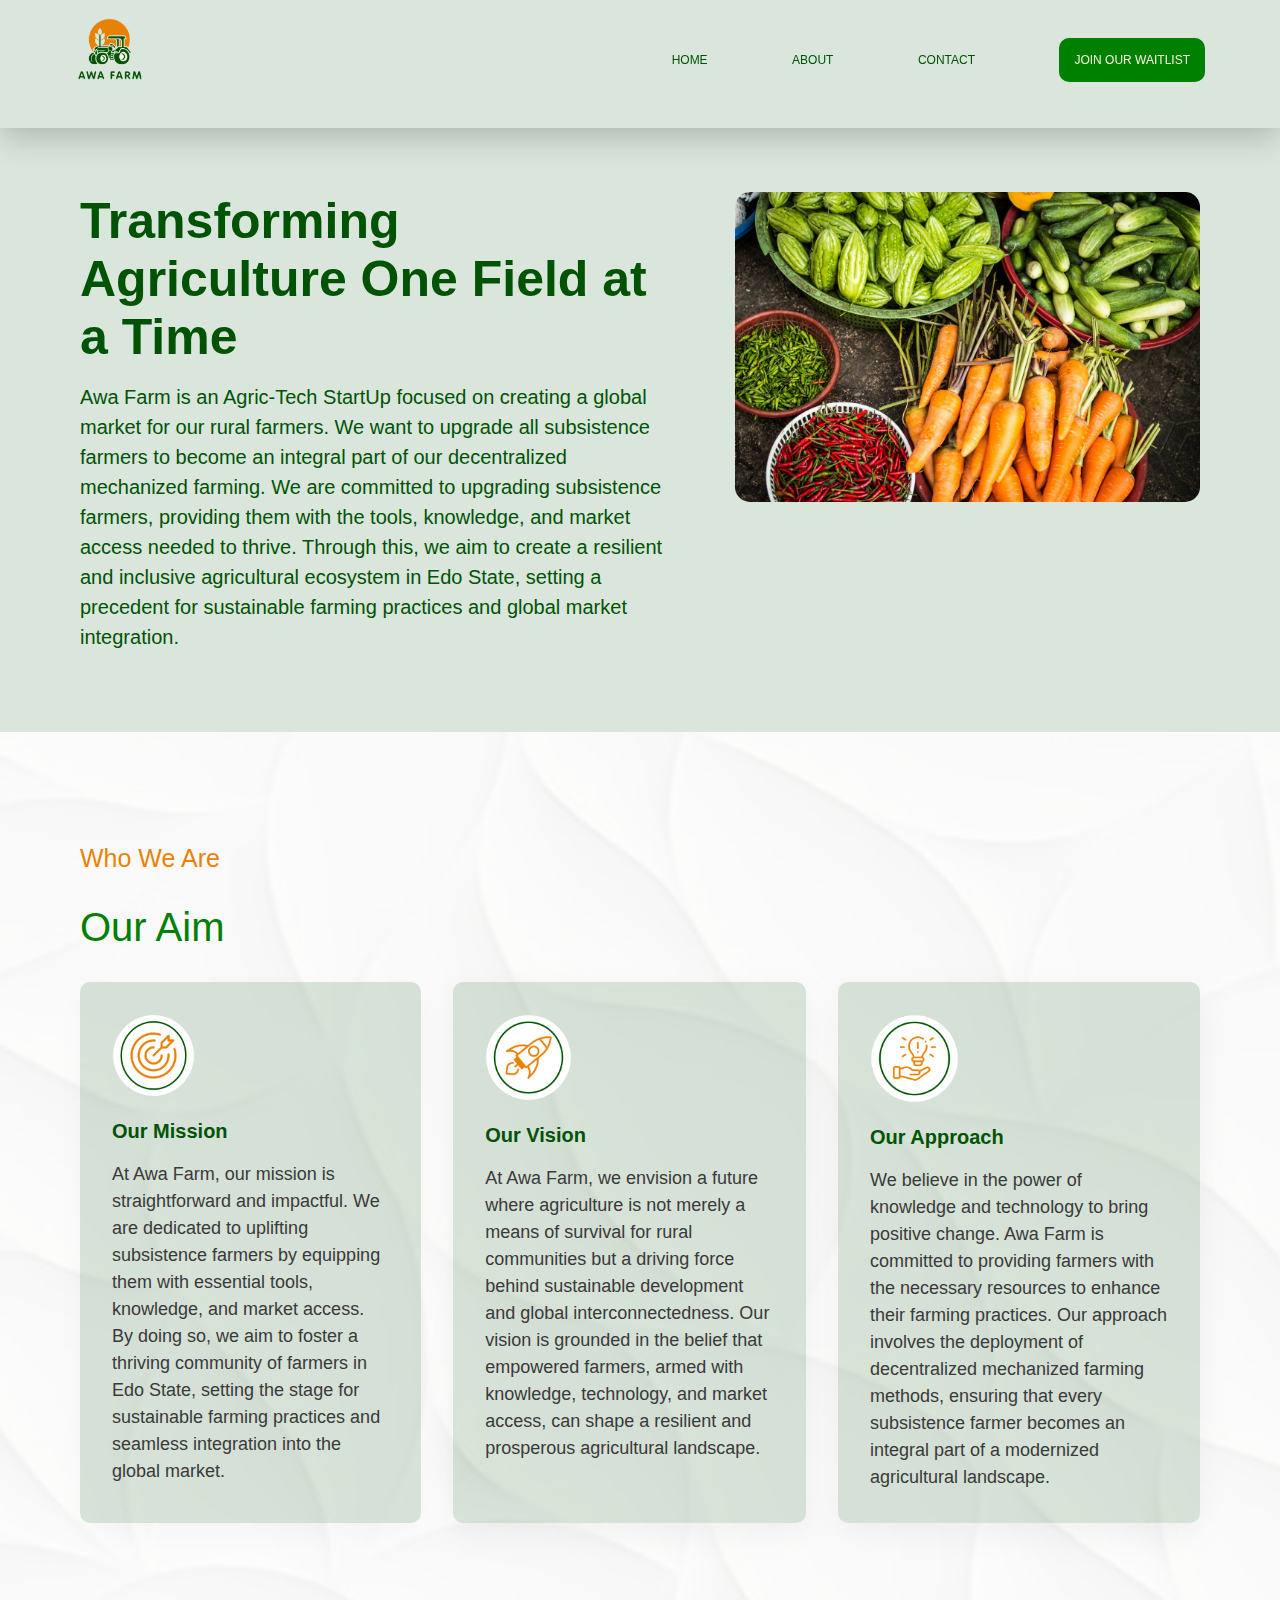
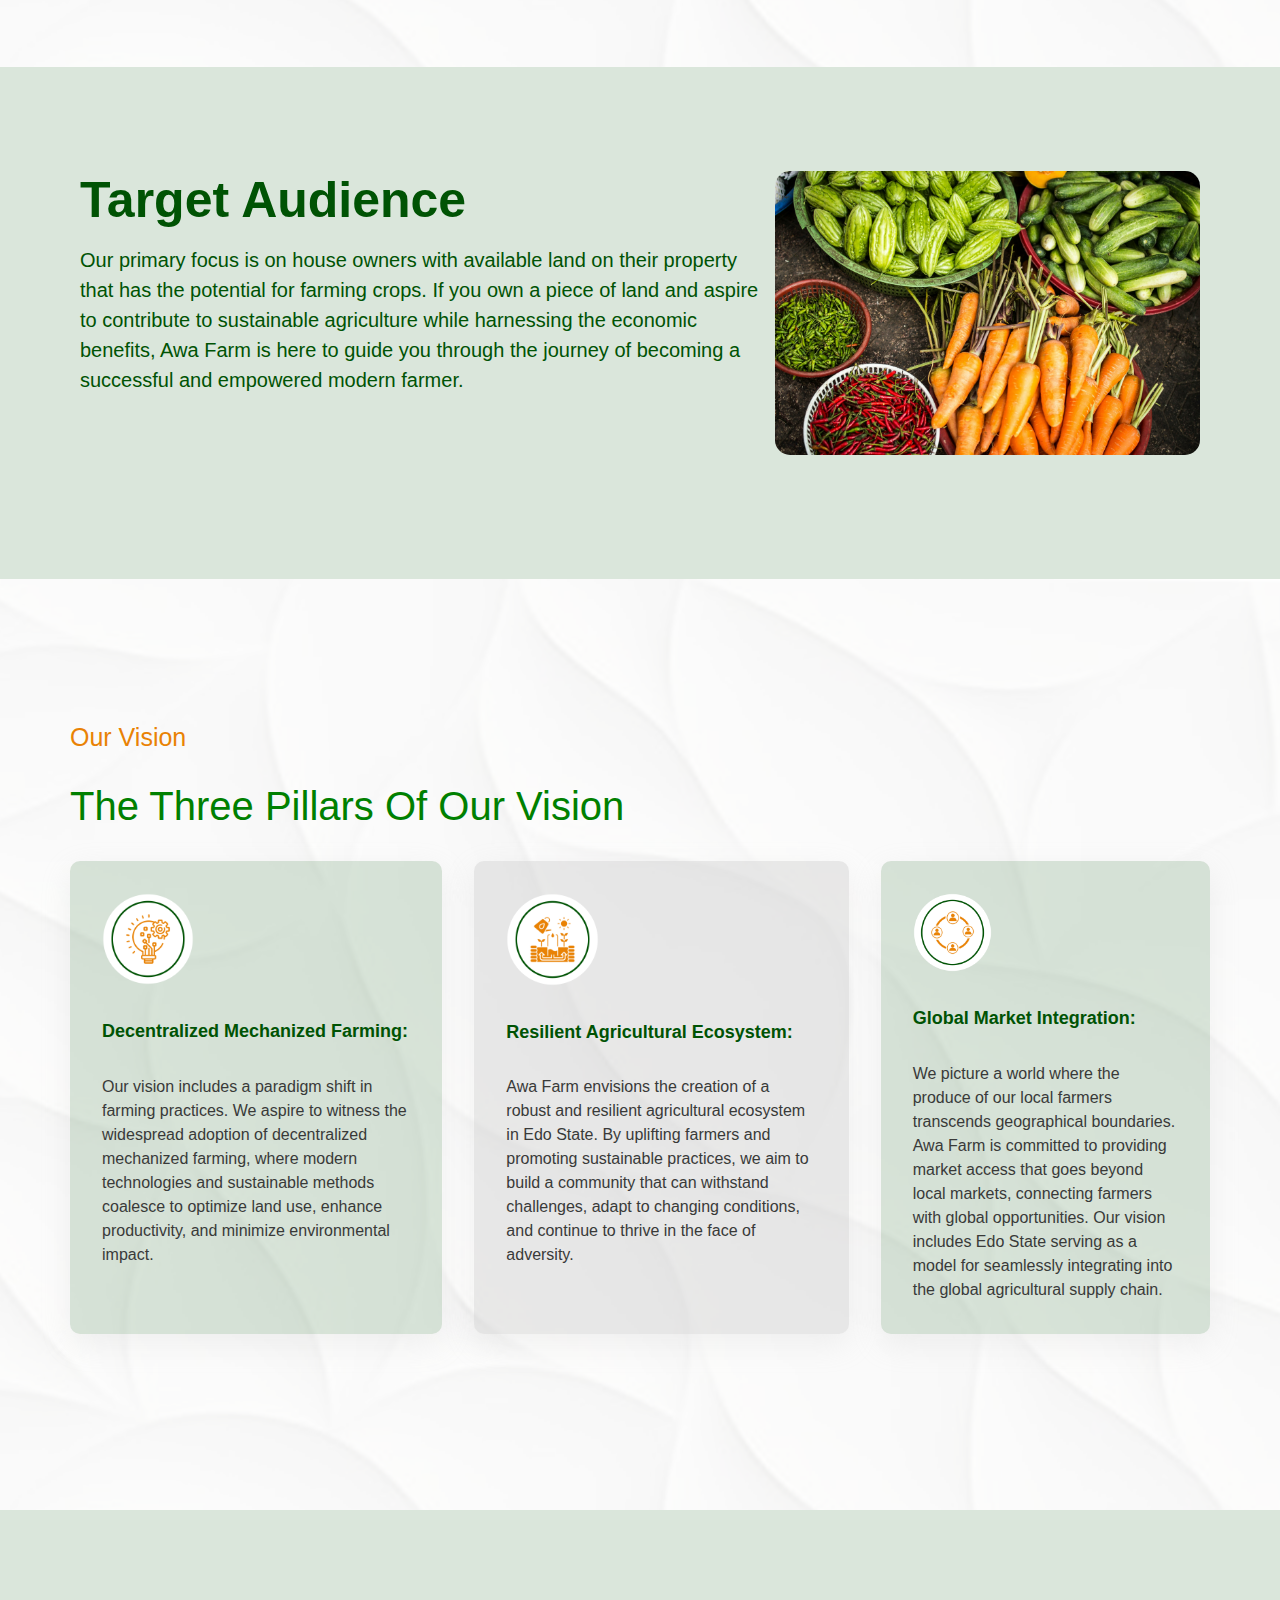
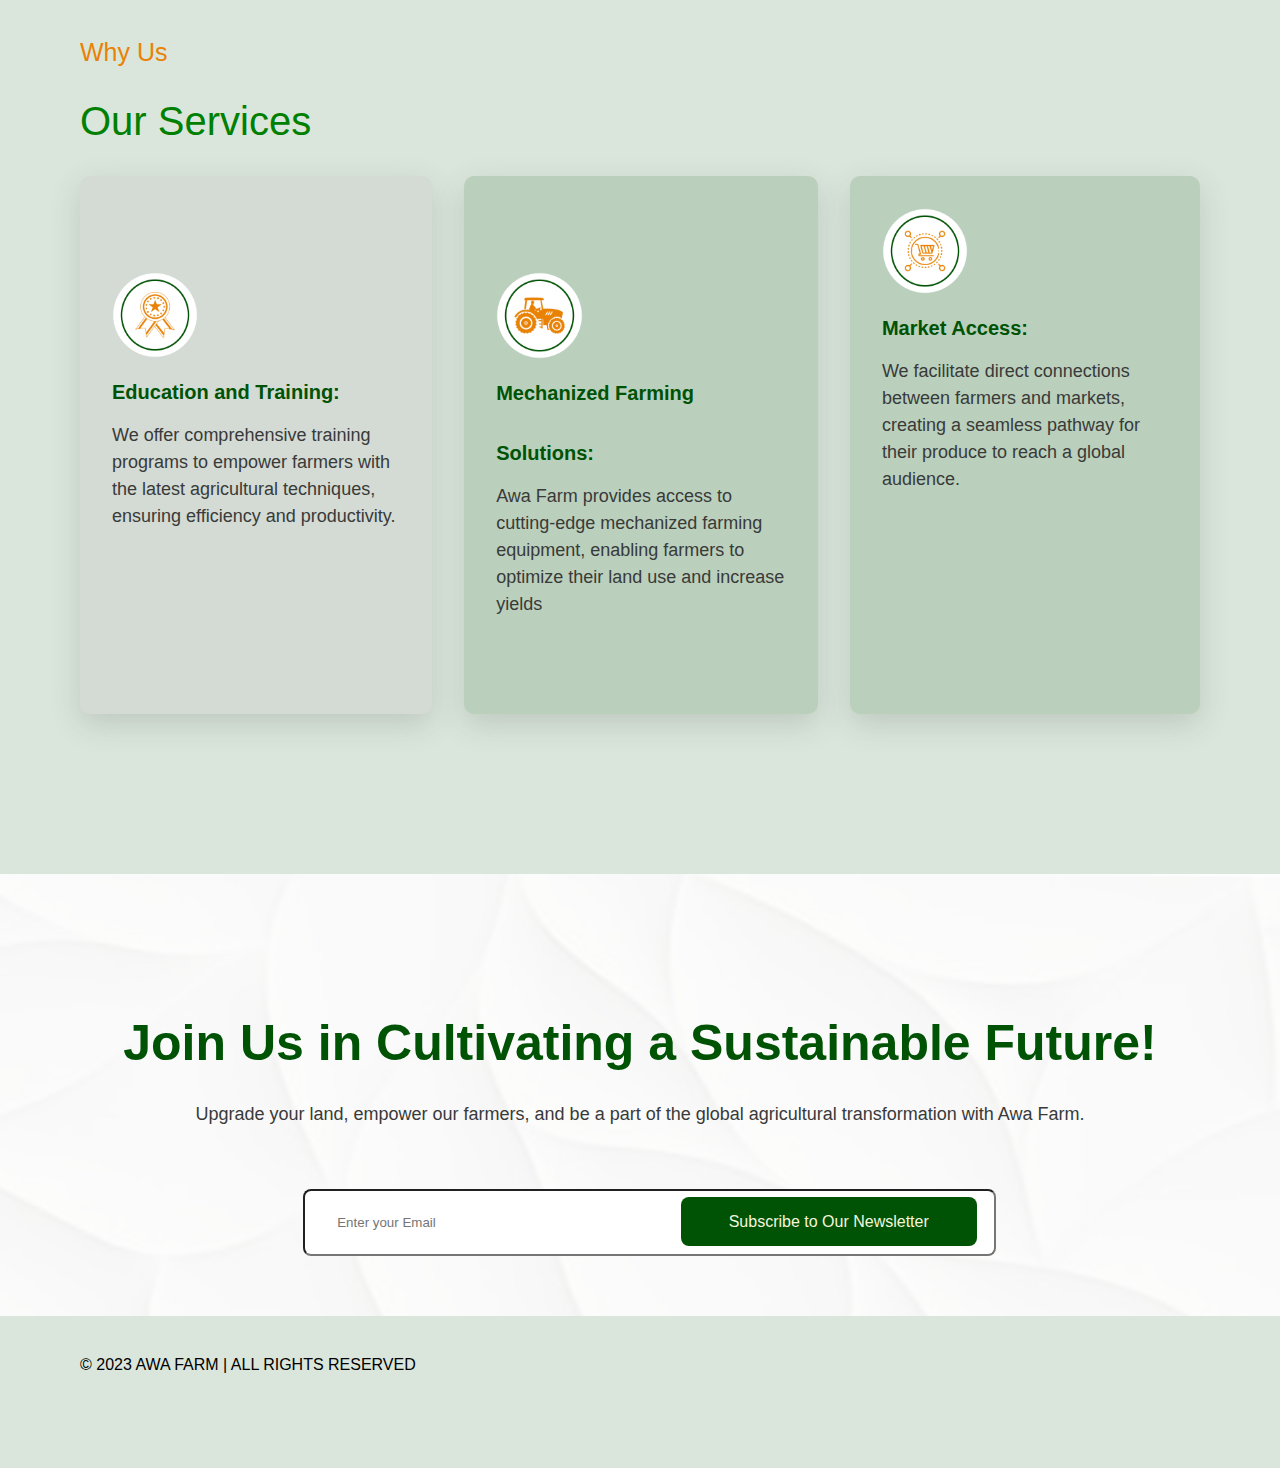
==== about.html @ 6dba9ea9 "Awa Farm About-Page" ====
<!DOCTYPE html>
<html>
  <head>
    <meta charset="utf-8" />
    <meta http-equiv="X-UA-Compatible" content="IE=edge" />
    <title>About Us</title>
    <meta name="viewport" content="width=device-width, initial-scale=1" />
    <link rel="stylesheet" type="text/css" media="screen" href="about.css" />
    <link rel="icon" type="image/x-icon" href="./images/AWA FARM 2.svg" />
    <link
      rel="stylesheet"
      href="https://cdnjs.cloudflare.com/ajax/libs/font-awesome/6.4.0/css/all.min.css"
    />
  </head>
  <body>
    <header>
      <nav>
        <div class="nav-logo">
          <a href="#"><img src="./images/AWA FARM 2.svg" /></a>
        </div>

        <div class="nav-links" id="navLinks">
          <i class="fa fa-times" onclick="hideMenu()"></i>

          <ul>
            <li><a href="index.html">HOME</a></li>
            <li><a href="#">ABOUT</a></li>
            <li><a href="#">CONTACT</a></li>
            <li><a href="#" class="nav-btn">JOIN OUR WAITLIST</a></li>
          </ul>
        </div>
        <i class="fa fa-bars" onclick="showMenu()"></i>
      </nav>
    </header>

    <!-- section 1 -->

    <div class="about-bio">
      <div class="about-bio-flex">
        <div class="about-bio-text">
          <p class="about-bio-tagline">Transforming Agriculture One Field at a Time</p>
          <p class="about-bio-main">
            Awa Farm is an Agric-Tech StartUp focused on creating a global
            market
            for our rural farmers. We want to upgrade all subsistence farmers
            to become an integral part of our decentralized mechanized farming.
            We are committed to upgrading subsistence farmers, providing them
            with the tools, knowledge, and market access needed to thrive.
            Through this, we aim to create a resilient and inclusive
            agricultural ecosystem in Edo State, setting a precedent for
            sustainable
            farming practices and global market integration.
          </p>
        </div>
        <div class="bio-image">
          <img src="./images/vegetables.jpg" alt="" />
        </div>
      </div>
    </div>

    <!-- section 2 mission statement -->

    <div class="mission-container">
      <div class="mission-heading">
        <p class="mission-tagline">Who We Are</p>
        <p class="mission-title">Our Aim</p>
      </div>
      <div class="mission-flex">
        <div class="mission-box1">
          <div class="mission-icon">
            <img src="./images/Mission Icon.png" alt="" width="30%">
          </div>
          <p class="mission-box1-text">
            <span>Our Mission</span> <br />
            At Awa Farm, our mission is straightforward and impactful. We are
            dedicated to uplifting subsistence farmers by equipping them with
            essential tools, knowledge, and market access. By doing so, we aim
            to foster a thriving community of farmers in Edo State, setting the
            stage for sustainable farming practices and seamless integration
            into the global market.
          </p>
        </div>
        <div class="mission-box2">
          <div class="mission-icon">
            <img src="./images/Vision Icon.png" alt="" width="30%">
          </div>
          <p class="mission-box1-text">
            <span>Our Vision</span> <br />
            At Awa Farm, we envision a future where agriculture is not merely a
            means of survival for rural communities but a driving force behind
            sustainable development and global interconnectedness. Our vision is
            grounded in the belief that empowered farmers, armed with knowledge,
            technology, and market access, can shape a resilient and prosperous
            agricultural landscape.
          </p>
        </div>
        <div class="mission-box3">
          <div class="mission-icon">
            <img src="./images/Icon 1.png" alt="" width="30%">
          </div>
          <p class="mission-box1-text">
            <span>Our Approach</span> <br />
            We believe in the power of knowledge and technology to bring
            positive change. Awa Farm is committed to providing farmers with the
            necessary resources to enhance their farming practices. Our approach
            involves the deployment of decentralized mechanized farming methods,
            ensuring that every subsistence farmer becomes an integral part of a
            modernized agricultural landscape.
          </p>
        </div>
      </div>
    </div>

    <!-- section 3 target audience -->

    <div class="target-bio">
      <div class="bio-flex">
        <div class="bio-text">
          <p class="tagline">Target Audience</p>
          <p class="bio-main">
            Our primary focus is on house owners with available land on their property
            that has the potential for farming crops.
            If you own a piece of land and aspire to contribute to sustainable agriculture 
            while harnessing the economic benefits, Awa Farm is here to guide you 
            through the journey of becoming a successful and empowered modern farmer.
          </p>
        </div>
        <div class="target-bio-image">
          <img src="./images/vegetables.jpg" alt="" />
        </div>
      </div>
    </div>

    <!-- section 4 pillars of vision -->

    <div class="vision-container">
      <div class="vision-heading">
        <p class="vision-tagline">Our Vision</p>
        <p class="vision-title">The Three Pillars Of Our Vision</p>
      </div>
      <div class="vision-flex">
        <!-- <div class="vision-box1">
          <p class="vision-box1-text-title">Empowered Farmers:</p>
          <p class="vision-box1-text-inner">
            We see a future where every farmer, regardless of their scale or
            location, is empowered with the tools and knowledge needed for
            success. Awa Farm aims to be the catalyst that transforms
            subsistence farmers into skilled and self-sufficient contributors to
            the agricultural sector.
          </p>
        </div> -->
        <div class="vision-box2">
          <div class="mission-icon">
            <img src="./images/decentralized Icon.png" alt="" width="30%">
          </div>
          <p class="vision-box1-text-title">
            Decentralized Mechanized Farming:
          </p>
          <p class="vision-box1-text-inner">
            Our vision includes a paradigm shift in farming practices. We aspire
            to witness the widespread adoption of decentralized mechanized
            farming, where modern technologies and sustainable methods coalesce
            to optimize land use, enhance productivity, and minimize
            environmental impact.
          </p>
        </div>
        <div class="vision-box3">
          <div class="mission-icon">
            <img src="./images/eco-system icon.png" alt="" width="30%">
          </div>
          <p class="vision-box1-text-title">
            Resilient Agricultural Ecosystem:
          </p>
          <p class="vision-box1-text-inner">
            Awa Farm envisions the creation of a robust and resilient
            agricultural ecosystem in Edo State. By uplifting farmers and
            promoting sustainable practices, we aim to build a community that
            can withstand challenges, adapt to changing conditions, and continue
            to thrive in the face of adversity.
          </p>
        </div>
        <div class="vision-box4">
          <div class="mission-icon">
            <img src="./images/Global Icon.png" alt="" width="30%">
          </div>
          <p class="vision-box1-text-title">Global Market Integration:</p>
          <p class="vision-box1-text-inner">
            We picture a world where the produce of our local farmers transcends
            geographical boundaries. <br>
            Awa Farm is committed to providing market
            access that goes beyond local markets, connecting farmers with
            global opportunities. Our vision includes Edo State serving as a
            model for seamlessly integrating into the global agricultural supply
            chain.
          </p>
        </div>
      </div>
    </div>

    <!-- section 5 services -->

    <div class="services-container">
      <div class="services-heading">
        <p class="service-tagline">Why Us</p>
        <p class="service-title">Our Services</p>
      </div>
      <div class="services-flex">
        <div class="service-box1">
          <div class="service-icon">
            <img src="./images/Education Icon.png" alt="" width="30%">
          </div>
          <p class="service-box1-text">
            <span>Education and Training:</span> <br />
            We offer comprehensive training programs to empower farmers with the
            latest agricultural techniques, ensuring efficiency and
            productivity.
          </p>
        </div>
        <div class="service-box2">
          <div class="service-icon">
            <img src="./images/Mechanized Icon.png" alt="" width="30%">
          </div>
          <p class="service-box1-text">
            <span>Mechanized Farming Solutions:</span> <br />
            Awa Farm provides access to cutting-edge mechanized farming
            equipment, enabling farmers to optimize their land use and increase
            yields
          </p>
        </div>
        <div class="service-box3">
          <div class="service-icon">
            <img src="./images/Market access icon.png" alt="" width="30%">
          </div>
          <p class="service-box1-text">
            <span>Market Access: </span> <br />
            We facilitate direct connections between farmers and markets,
            creating a seamless pathway for their produce to reach a global
            audience.
          </p>
        </div>
      </div>
    </div>

<!-- section 6  -->

    <div class="footer-banner">
      <div class="footer-text-container">
        <p class="footer-banner-title">Join Us in Cultivating a Sustainable Future!</p>
        <p class="footer-banner-inner-text">
          Upgrade your land, empower our farmers, and be a part of the global agricultural transformation with Awa Farm.
        </p>
      </div>
      <div class="footer-input">
        <input type="text" placeholder="Enter your Email">
        <a href="" class="input-btn">Subscribe to Our Newsletter</a>
      </div>
    </div>

    <footer>
      <div class="footer-flex">
        <div class="fflex-1"></div>
        <div class="fflex-1"></div>
        <div class="fflex-1"></div>
      </div>
      <div class="footer-links">
        <p class="copyright">
          &COPY; 2023 AWA FARM | ALL RIGHTS RESERVED
        </p>
        <div class="socials">
          <div>
            <a href=""><img src="./images/facebook.svg" alt="" ></a>
          </div>
          <div>
            <a href=""><img src="./images/facebook.svg" alt="" ></a>
          </div>
          <div>
            <a href=""><img src="./images/facebook.svg" alt="" ></a>
          </div>
          <div>
            <a href=""><img src="./images/facebook.svg" alt="" ></a>
          </div>
        </div>
      </div>
    </footer>






















    <script type="module" src="/script.js">
      var navLinks = document.getElementById("navLinks");

      function showMenu(){
          navLinks.style.right = "0";
      }

      function hideMenu(){
          navLinks.style.right = "-200px";
      }
    </script>
  </body>
</html>
---- about.css ----
*{
    margin: 0; 
    padding: 0;
    font-family: "ubuntu",sans-serif,ui-sans-serif,system-ui,-apple-system,BlinkMacSystemFont,Segoe UI,"Roboto",Helvetica Neue,Arial,Noto Sans,sans-serif,"Apple Color Emoji","Segoe UI Emoji",Segoe UI Symbol,"Noto Color Emoji";
    box-sizing: border-box;
}


nav {
    display: flex;
    justify-content: space-between;
    padding: 10px 35px;
    flex-wrap: wrap;
    background-color: transparent;
    box-shadow: 0 10px 30px rgba(0, 0, 0, 0.199);
    border: none;
    backdrop-filter: blur(5px);
    opacity: 1;
    position: fixed;
    width: 100%;
    margin-top: 0rem;
}
 
nav .nav-logo{
    margin-top: -1rem;
 }
.nav-links {
    flex: 1;
    text-align: right;
    margin-top: 2rem;
}
 .nav-links .nav-btn{
    background-color: green;
    color: beige;
    padding: 15px ;
    border-radius: 10px;
 }

 .nav-links .nav-btn:hover{
    background-color: orange;
    transition: 0.5s;
 }
.nav-links ul li {
    list-style: none;
    display: inline-block;
    padding: 8px 40px;
    position: relative;
 }
 
.nav-links ul li a {
    color: #005304;
    text-decoration: none;
    font-size: 0.75rem;
    /* font-family: Arial, Helvetica, sans-serif; */
 }
 
.nav-links ul li::after {
    content: '';
    width: 0%;
    height: 2px;
    background: #0e8388;
    display: block;
    margin:auto;
    transition: 0.5s;
 }
 
 .nav-links ul li:hover::after{
    width: 100%;
 }

 nav .fa {
    display: none;
 }


 /* about styles */

.about-bio{
    padding: 12rem 5rem 5rem 5rem;
    background-color: #00530425;
}

 .about-bio-flex{
    display: flex;
    justify-content: space-between;

 }
.about-bio-text{
   margin-right: 4rem;
}
 .about-bio-tagline{
    font-size: 50px;
    font-weight: bold;
    color: #005304;
    margin-bottom: 1rem;
 }

 .about-bio-main{
    font-size: 20px;
    font-weight: 400;
    color: #005304;
    line-height: 1.5;
 }

 .bio-image img{
   width: 465px;
   height: 446;
   border-radius: 15px;
 }


/* mission statement style starts */

.mission-container{
   padding: 1rem 5rem;
   background-image: url(./images/Artboard\ 1.png);
   /* background-color:rgba(245, 245, 245, 0.87); */
   /* border-top: 2px solid green; */
}


.mission-tagline{
   font-size: 25px;
   font-weight: 500;
   color: #E98204;
   margin-bottom: 2rem;
   margin-top: 6rem;
}

.mission-title{
   font-size: 40px;
   font-weight: 500;
   color:green;
   margin-bottom: 2rem;
}

.mission-flex{
   display: flex;
   /* flex-wrap: wrap; */
   padding-bottom: 8rem;
   justify-content: space-between;
}

.mission-box1{
   /* background-color: beige; */
   background-color: #00530425;
   box-shadow: 0 10px 30px rgba(0, 0, 0, 0.027);
   padding: 2rem 2rem;
   border-radius: 10px;

}

.mission-box2{
   background-color: #00530425;
   box-shadow: 0 10px 30px rgba(196, 194, 194, 0.199);
   padding: 2rem 2rem;
   margin: 0rem 2rem;
   border-radius: 10px;
}

.mission-box3{
   background-color: #00530425;
   box-shadow: 0 10px 30px rgba(196, 194, 194, 0.199);
   padding: 2rem 2rem;
   border-radius: 10px;
}

.mission-box1-text span{
   color:#005304;
   font-size: 20px;
   font-weight: 600;
   line-height: 3;
}

.mission-box1-text{
   color: #393a39;
   font-size: 18px;
   font-weight: 400;
   line-height: 1.5;
}


 /* target audience styles */

 .target-bio{
   padding: 1.5rem 5rem;
   background-color: #00530425;
   /* background-color:rgba(245, 245, 245, 0.87); */
}

.bio-flex{
   display: flex;
   justify-content: space-between;
   margin-top: 5rem;
   margin-bottom: 6rem;
   /* margin: 9rem 0rem; */

}

.tagline{
   font-size: 50px;
   font-weight: bold;
   color: #005304;
   margin-bottom: 1rem;
}

.bio-main{
   font-size: 20px;
   font-weight: 400;
   color: #005304;
   line-height: 1.5;
}

.target-bio-image img{
   width: 425px;
   height: 416;
   border-radius: 15px;
}


 /* vision pillars styles */

 .vision-container{
    padding: 80px 70px;
    background-image: url(./images/Artboard\ 1.png);
 }

 .vision-tagline{
    font-size: 25px;
    font-weight: 500;
    color: #E98204;
    margin-bottom: 2rem;
    margin-top: 4rem;
 }

 .vision-title{
    font-size: 40px;
    font-weight: 500;
    color:green;
    margin-bottom: 2rem;
 }

.vision-flex{
    display: flex;
    /* flex-wrap: wrap; */
    justify-content: space-between;
    margin-bottom: 6rem;
}

 .vision-box2{
    background-color:  #00530425;
    box-shadow: 0 10px 30px rgba(196, 194, 194, 0.199);
    padding: 2rem;
    margin: 0rem 0rem;
    border-radius: 10px;
 }

 .vision-box3{
    background-color: rgba(202, 201, 201, 0.397);
    box-shadow: 0 10px 30px rgba(196, 194, 194, 0.199);
    padding: 2rem;
    margin: 0rem 2rem;
    border-radius: 10px;
 }

 .vision-box4{
    background-color: #00530425;
    box-shadow: 0 10px 30px rgba(196, 194, 194, 0.199);
    padding: 2rem;
    border-radius: 10px;
 }

 .vision-box1-text-title{
    color: #005304;
    font-size: 18px;
    font-weight: 600;
    line-height: 1.2;
    margin: 2rem 0rem;
 }

 .vision-box1-text-inner{
    color: #393a39;
    font-size: 16px;
    font-weight: 500;
    line-height: 1.5;
 }


/* services style starts */

.services-container{
   padding: 4rem 5rem;
   background-color:#00530425;
   /* border-top: 2px solid green; */
}

.service-tagline{
   font-size: 25px;
   font-weight: 500;
   color: #E98204;
   margin-bottom: 2rem;
   margin-top: 4rem;
}

.service-title{
   font-size: 40px;
   font-weight: 500;
   color:green;
   margin-bottom: 2rem;
}

.services-flex{
   display: flex;
   /* flex-wrap: wrap; */
   justify-content: space-between;
   padding-bottom: 6rem;
}

.service-box1{
   /* background-color: beige; */
   background-color:rgba(202, 201, 201, 0.397);
   box-shadow: 0 10px 30px rgba(73, 73, 73, 0.192);
   padding: 6rem 2rem;
   border-radius: 10px;

}

.service-box2{
   background-color: #00530425;
   box-shadow: 0 10px 30px rgba(73, 73, 73, 0.192);
   padding: 6rem 2rem;
   margin: 0rem 2rem;
   border-radius: 10px;
}

.service-box3{
   background-color: #00530425;
   box-shadow: 0 10px 30px rgba(73, 73, 73, 0.192);
   padding: 2rem 2rem;
   border-radius: 10px;
}

.service-box1-text span{
   color:#005304;
   font-size: 20px;
   font-weight: 600;
   line-height: 3;
}

.service-box1-text{
   color: #393a39;
   font-size: 18px;
   font-weight: 400;
   line-height: 1.5;
}


 .footer-banner{
   background-color: #00530425;
   padding: 60px 40px;
   background-image: url(./images/Artboard\ 1.png);
   text-align: center;
   /* height: 300px; */
 }

 .footer-text-container{
   margin-bottom: 4rem;
 }

 .footer-banner-title{
   font-size: 50px;
   font-weight: bold;
   color: #005304;
   margin: 5rem 0rem 2rem;
 }

 .footer-banner-inner-text{
   color: #393a39;
   font-size: 18px;
   font-weight: 400;
 }

 .footer-input input{
   /* padding: 1rem 15rem; */
   padding-left: 2rem;
   padding-top: 1.5rem;
   padding-bottom: 1.5rem;
   border-radius: 8px;
   padding-right: 30rem;
   text-align: left;
   outline: none;
 }

 .footer-input .input-btn{
   text-decoration: none;
   background-color: #005304;
   padding: 1rem 3rem;
   border-radius: 8px;
   margin-left: -20rem;
   color: beige;
 }

 footer{
   padding: 40px 80px;
   background-color:#00530425;

 }
 .footer-links{
   display: flex;
   justify-content: space-between;
 }


 .footer-links .socials img{
   font-size: 40px;
 }



/* Responsive styles */

 
@media (max-width: 912px) {
   .about-bio{
      padding: 12rem 5rem 5rem 5rem;
      background-color: #00530425;
  }
  
   .about-bio-flex{
      display: flex;
      justify-content: space-between;
      flex-wrap: wrap;
  
   }
  
   .about-bio-tagline{
      font-size: 40px;
      font-weight: bold;
      color: #005304;
   }
  
   .about-bio-main{
      font-size: 20px;
      font-weight: 400;
      color: #005304;
      line-height: 1.5;
      margin: 2rem 0rem;
   }
  
   .bio-image img{
     width: 615px;
     height: 415;
     border-radius: 15px;
   }


   /* mission statement style starts */

   .mission-container{
   padding: 1rem 5rem;
   background-image: url(./images/Artboard\ 1.png);
   /* background-color:rgba(245, 245, 245, 0.87); */
   /* border-top: 2px solid green; */
   }


   .mission-tagline{
   font-size: 20px;
   font-weight: 500;
   color: #E98204;
   margin-bottom: 2rem;
   margin-top: 6rem;
   }

   .mission-title{
   font-size: 40px;
   font-weight: bold;
   color:green;
   margin-bottom: 2rem;
   }

.mission-flex{
   display: flex;
   flex-wrap: wrap;
   padding-bottom: 8rem;
   justify-content: space-between;
}

.mission-box1{
   /* background-color: beige; */
   background-color: #00530425;
   box-shadow: 0 10px 30px rgba(0, 0, 0, 0.027);
   padding: 4rem 2rem;
   border-radius: 10px;

}

.mission-box2{
   background-color: #00530425;
   box-shadow: 0 10px 30px rgba(196, 194, 194, 0.199);
   padding: 4rem 2rem;
   margin: 2rem 0rem;
   border-radius: 10px;
}

.mission-box3{
   background-color: #00530425;
   box-shadow: 0 10px 30px rgba(196, 194, 194, 0.199);
   padding: 4rem 2rem;
   border-radius: 10px;
}

.mission-box1-text span{
   color:#005304;
   font-size: 30px;
   font-weight: 600;
   line-height: 3;
}

.mission-box1-text{
   color: #393a39;
   font-size: 20px;
   font-weight: 400;
   line-height: 1.5;
}

.mission-icon{
   width: 60%;
}


/* target audience styles */

.target-bio{
   padding: 1.5rem 5rem;
   background-color: #00530425;
   /* background-color:rgba(245, 245, 245, 0.87); */
}

.bio-flex{
   display: flex;
   justify-content: space-between;
   flex-wrap: wrap;
   margin-top: 5rem;
   margin-bottom: 6rem;
   /* margin: 9rem 0rem; */

}

.tagline{
   font-size: 50px;
   font-weight: bold;
   color: #005304;
}

.bio-main{
   font-size: 25px;
   font-weight: 400;
   color: #005304;
   margin: 3rem 0rem;
   line-height: 1.5;
}

.target-bio-image img{
   width: 625px;
   height: 416;
   border-radius: 15px;
}



/* vision pillars styles */

.vision-container{
   padding: 80px 70px;
   background-image: url(./images/Artboard\ 1.png);
}

.vision-tagline{
   font-size: 30px;
   font-weight: 500;
   color: #E98204;
   margin-bottom: 2rem;
   margin-top: 4rem;
}

.vision-title{
   font-size: 40px;
   font-weight: bold;
   color:green;
   margin-bottom: 2rem;
}

.vision-flex{
   display: flex;
   flex-wrap: wrap;
   justify-content: space-between;
   margin-bottom: 6rem;
}

.vision-box2{
   background-color:  #00530425;
   box-shadow: 0 10px 30px rgba(196, 194, 194, 0.199);
   padding: 5rem 2rem;
   border-radius: 10px;
}

.vision-box3{
   background-color: rgba(202, 201, 201, 0.397);
   box-shadow: 0 10px 30px rgba(196, 194, 194, 0.199);
   padding: 4rem 2rem;
   margin: 5rem 0rem;
   border-radius: 10px;
}

.vision-box4{
   background-color: #00530425;
   box-shadow: 0 10px 30px rgba(196, 194, 194, 0.199);
   padding: 5rem 2rem;
   border-radius: 10px;
}

.vision-box1-text-title{
   color: #005304;
   font-size: 30px;
   font-weight: 800;
   line-height: 1.2;
   margin: 2rem 0rem;
}

.vision-box1-text-inner{
   color: #393a39;
   font-size: 26px;
   font-weight: 600;
   line-height: 1.5;
}


/* services style starts */

.services-container{
  padding: 4rem 5rem;
  background-color:#00530425;
  /* border-top: 2px solid green; */
}

.service-tagline{
  font-size: 30px;
  font-weight: 500;
  color: #E98204;
  margin-bottom: 2rem;
  margin-top: 4rem;
}

.service-title{
  font-size: 40px;
  font-weight: bold;
  color:green;
  margin-bottom: 2rem;
}

.services-flex{
  display: flex;
  flex-wrap: wrap;
  justify-content: space-between;
  padding-bottom: 6rem;
}

.service-box1{
  /* background-color: beige; */
  background-color:rgba(202, 201, 201, 0.397);
  box-shadow: 0 10px 30px rgba(73, 73, 73, 0.192);
  padding: 6rem 2rem;
  border-radius: 10px;

}

.service-box2{
  background-color: #00530425;
  box-shadow: 0 10px 30px rgba(73, 73, 73, 0.192);
  padding: 6rem 2rem;
  margin: 4rem 0rem;
  border-radius: 10px;
}

.service-box3{
  background-color: #00530425;
  box-shadow: 0 10px 30px rgba(73, 73, 73, 0.192);
  padding: 6rem 2rem;
  border-radius: 10px;
}

.service-box1-text span{
  color:#005304;
  font-size: 30px;
  font-weight: 600;
  line-height: 3;
}

.service-box1-text{
  color: #393a39;
  font-size: 25px;
  font-weight: 400;
  line-height: 1.5;
}

.service-icon{
   width: 60%;
}


/* footer section styles */

.footer-banner{
  background-color: #00530425;
  padding: 60px 40px;
  background-image: url(./images/Artboard\ 1.png);
  text-align: center;
  /* height: 300px; */
}

.footer-text-container{
  margin-bottom: 4rem;
}

.footer-banner-title{
  font-size: 50px;
  font-weight: bold;
  color: #005304;
  margin: 5rem 0rem 2rem;
}

.footer-banner-inner-text{
  color: #393a39;
  font-size: 18px;
  font-weight: 400;
}

.footer-input input{
  /* padding: 1rem 15rem; */
  padding-left: 2rem;
  padding-top: 1.5rem;
  padding-bottom: 1.5rem;
  border-radius: 8px;
  padding-right: 30rem;
  text-align: left;
  outline: none;
}

.footer-input .input-btn{
  text-decoration: none;
  background-color: #005304;
  padding: 1rem 3rem;
  border-radius: 8px;
  margin-left: -20rem;
  color: beige;
}

footer{
  padding: 40px 80px;
  background-color:#00530425;

}
.footer-links{
  display: flex;
  justify-content: space-between;
}


.footer-links .socials img{
  font-size: 40px;
}

}




@media (max-width: 820px) {
   .about-bio{
      padding: 12rem 5rem 5rem 5rem;
      background-color: #00530425;
  }
  
   .about-bio-flex{
      display: flex;
      justify-content: space-between;
      flex-wrap: wrap;
  
   }
  
   .about-bio-tagline{
      font-size: 40px;
      font-weight: bold;
      color: #005304;
   }
  
   .about-bio-main{
      font-size: 20px;
      font-weight: 400;
      color: #005304;
      line-height: 1.5;
      margin: 2rem 0rem;
   }
  
   .bio-image img{
     width: 615px;
     height: 415;
     border-radius: 15px;
   }


   /* mission statement style starts */

   .mission-container{
   padding: 1rem 5rem;
   background-image: url(./images/Artboard\ 1.png);
   /* background-color:rgba(245, 245, 245, 0.87); */
   /* border-top: 2px solid green; */
   }


   .mission-tagline{
   font-size: 20px;
   font-weight: 500;
   color: #E98204;
   margin-bottom: 2rem;
   margin-top: 6rem;
   }

   .mission-title{
   font-size: 40px;
   font-weight: bold;
   color:green;
   margin-bottom: 2rem;
   }

.mission-flex{
   display: flex;
   flex-wrap: wrap;
   padding-bottom: 8rem;
   justify-content: space-between;
}

.mission-box1{
   /* background-color: beige; */
   background-color: #00530425;
   box-shadow: 0 10px 30px rgba(0, 0, 0, 0.027);
   padding: 4rem 2rem;
   border-radius: 10px;

}

.mission-box2{
   background-color: #00530425;
   box-shadow: 0 10px 30px rgba(196, 194, 194, 0.199);
   padding: 4rem 2rem;
   margin: 2rem 0rem;
   border-radius: 10px;
}

.mission-box3{
   background-color: #00530425;
   box-shadow: 0 10px 30px rgba(196, 194, 194, 0.199);
   padding: 4rem 2rem;
   border-radius: 10px;
}

.mission-box1-text span{
   color:#005304;
   font-size: 30px;
   font-weight: 600;
   line-height: 3;
}

.mission-box1-text{
   color: #393a39;
   font-size: 20px;
   font-weight: 400;
   line-height: 1.5;
}

.mission-icon{
   width: 60%;
}


/* target audience styles */

.target-bio{
   padding: 1.5rem 5rem;
   background-color: #00530425;
   /* background-color:rgba(245, 245, 245, 0.87); */
}

.bio-flex{
   display: flex;
   justify-content: space-between;
   flex-wrap: wrap;
   margin-top: 5rem;
   margin-bottom: 6rem;
   /* margin: 9rem 0rem; */

}

.tagline{
   font-size: 50px;
   font-weight: bold;
   color: #005304;
}

.bio-main{
   font-size: 25px;
   font-weight: 400;
   color: #005304;
   margin: 3rem 0rem;
   line-height: 1.5;
}

.target-bio-image img{
   width: 625px;
   height: 416;
   border-radius: 15px;
}



/* vision pillars styles */

.vision-container{
   padding: 80px 70px;
   background-image: url(./images/Artboard\ 1.png);
}

.vision-tagline{
   font-size: 30px;
   font-weight: 500;
   color: #E98204;
   margin-bottom: 2rem;
   margin-top: 4rem;
}

.vision-title{
   font-size: 40px;
   font-weight: bold;
   color:green;
   margin-bottom: 2rem;
}

.vision-flex{
   display: flex;
   flex-wrap: wrap;
   justify-content: space-between;
   margin-bottom: 6rem;
}

.vision-box2{
   background-color:  #00530425;
   box-shadow: 0 10px 30px rgba(196, 194, 194, 0.199);
   padding: 5rem 2rem;
   border-radius: 10px;
}

.vision-box3{
   background-color: rgba(202, 201, 201, 0.397);
   box-shadow: 0 10px 30px rgba(196, 194, 194, 0.199);
   padding: 4rem 2rem;
   margin: 5rem 0rem;
   border-radius: 10px;
}

.vision-box4{
   background-color: #00530425;
   box-shadow: 0 10px 30px rgba(196, 194, 194, 0.199);
   padding: 5rem 2rem;
   border-radius: 10px;
}

.vision-box1-text-title{
   color: #005304;
   font-size: 30px;
   font-weight: 800;
   line-height: 1.2;
   margin: 2rem 0rem;
}

.vision-box1-text-inner{
   color: #393a39;
   font-size: 26px;
   font-weight: 600;
   line-height: 1.5;
}


/* services style starts */

.services-container{
  padding: 4rem 5rem;
  background-color:#00530425;
  /* border-top: 2px solid green; */
}

.service-tagline{
  font-size: 30px;
  font-weight: 500;
  color: #E98204;
  margin-bottom: 2rem;
  margin-top: 4rem;
}

.service-title{
  font-size: 40px;
  font-weight: bold;
  color:green;
  margin-bottom: 2rem;
}

.services-flex{
  display: flex;
  flex-wrap: wrap;
  justify-content: space-between;
  padding-bottom: 6rem;
}

.service-box1{
  /* background-color: beige; */
  background-color:rgba(202, 201, 201, 0.397);
  box-shadow: 0 10px 30px rgba(73, 73, 73, 0.192);
  padding: 6rem 2rem;
  border-radius: 10px;

}

.service-box2{
  background-color: #00530425;
  box-shadow: 0 10px 30px rgba(73, 73, 73, 0.192);
  padding: 6rem 2rem;
  margin: 4rem 0rem;
  border-radius: 10px;
}

.service-box3{
  background-color: #00530425;
  box-shadow: 0 10px 30px rgba(73, 73, 73, 0.192);
  padding: 6rem 2rem;
  border-radius: 10px;
}

.service-box1-text span{
  color:#005304;
  font-size: 30px;
  font-weight: 600;
  line-height: 3;
}

.service-box1-text{
  color: #393a39;
  font-size: 25px;
  font-weight: 400;
  line-height: 1.5;
}

.service-icon{
   width: 60%;
}


/* footer section styles */

.footer-banner{
  background-color: #00530425;
  padding: 60px 40px;
  background-image: url(./images/Artboard\ 1.png);
  text-align: center;
  /* height: 300px; */
}

.footer-text-container{
  margin-bottom: 4rem;
}

.footer-banner-title{
  font-size: 50px;
  font-weight: bold;
  color: #005304;
  margin: 5rem 0rem 2rem;
}

.footer-banner-inner-text{
  color: #393a39;
  font-size: 18px;
  font-weight: 400;
}

.footer-input input{
  /* padding: 1rem 15rem; */
  padding-left: 2rem;
  padding-top: 1.5rem;
  padding-bottom: 1.5rem;
  border-radius: 8px;
  padding-right: 30rem;
  text-align: left;
  outline: none;
}

.footer-input .input-btn{
  text-decoration: none;
  background-color: #005304;
  padding: 1rem 3rem;
  border-radius: 8px;
  margin-left: -20rem;
  color: beige;
}

footer{
  padding: 40px 80px;
  background-color:#00530425;

}
.footer-links{
  display: flex;
  justify-content: space-between;
}


.footer-links .socials img{
  font-size: 40px;
}

}




  /* responsive styles */


  @media (max-width: 540px) {
   .about-bio{
      padding: 12rem 5rem 5rem 5rem;
      background-color: #00530425;
  }
  
   .about-bio-flex{
      display: flex;
      justify-content: space-between;
      flex-wrap: wrap;
  
   }

   .about-bio-text{
      margin-right: 0rem;
   }
  
   .about-bio-tagline{
      font-size:40px;
      font-weight: bold;
      color: #005304;
   }
  
   .about-bio-main{
      font-size: 20px;
      font-weight: 500;
      color: #005304;
      line-height: 1.2;
      margin: 2rem 0rem;
   }
  
   .bio-image img{
      width: 380px;
      height: 360;
     border-radius: 15px;
   }


   /* mission statement style starts */

   .mission-container{
   padding: 1rem 5rem;
   background-image: url(./images/Artboard\ 1.png);
   /* background-color:rgba(245, 245, 245, 0.87); */
   /* border-top: 2px solid green; */
   }


   .mission-tagline{
   font-size: 20px;
   font-weight: 500;
   color: #E98204;
   margin-bottom: 2rem;
   margin-top: 6rem;
   }

   .mission-title{
   font-size: 40px;
   font-weight: bold;
   color:green;
   margin-bottom: 2rem;
   }

.mission-flex{
   display: flex;
   flex-wrap: wrap;
   padding-bottom: 8rem;
   justify-content: space-between;
}

.mission-box1{
   /* background-color: beige; */
   background-color: #00530425;
   box-shadow: 0 10px 30px rgba(0, 0, 0, 0.027);
   padding: 4rem 2rem;
   border-radius: 10px;

}

.mission-box2{
   background-color: #00530425;
   box-shadow: 0 10px 30px rgba(196, 194, 194, 0.199);
   padding: 4rem 2rem;
   margin: 2rem 0rem;
   border-radius: 10px;
}

.mission-box3{
   background-color: #00530425;
   box-shadow: 0 10px 30px rgba(196, 194, 194, 0.199);
   padding: 4rem 2rem;
   border-radius: 10px;
}

.mission-box1-text span{
   color:#005304;
   font-size: 30px;
   font-weight: 600;
   line-height: 3;
}

.mission-box1-text{
   color: #393a39;
   font-size: 20px;
   font-weight: 400;
   line-height: 1.5;
}

.mission-icon{
   width: 60%;
}


/* target audience styles */

.target-bio{
   padding: 1.5rem 5rem;
   background-color: #00530425;
   /* background-color:rgba(245, 245, 245, 0.87); */
}

.bio-flex{
   display: flex;
   justify-content: space-between;
   flex-wrap: wrap;
   margin-top: 5rem;
   margin-bottom: 6rem;
   /* margin: 9rem 0rem; */

}

.tagline{
   font-size: 50px;
   font-weight: bold;
   color: #005304;
}

.bio-main{
   font-size: 25px;
   font-weight: 400;
   color: #005304;
   margin: 3rem 0rem;
   line-height: 1.5;
}

.target-bio-image img{
   width: 380px;
   height: 360;
   border-radius: 15px;
}



/* vision pillars styles */

.vision-container{
   padding: 80px 70px;
   background-image: url(./images/Artboard\ 1.png);
}

.vision-tagline{
   font-size: 30px;
   font-weight: 500;
   color: #E98204;
   margin-bottom: 2rem;
   margin-top: 4rem;
}

.vision-title{
   font-size: 40px;
   font-weight: bold;
   color:green;
   margin-bottom: 2rem;
}

.vision-flex{
   display: flex;
   flex-wrap: wrap;
   justify-content: space-between;
   margin-bottom: 6rem;
}

.vision-box2{
   background-color:  #00530425;
   box-shadow: 0 10px 30px rgba(196, 194, 194, 0.199);
   padding: 5rem 2rem;
   border-radius: 10px;
}

.vision-box3{
   background-color: rgba(202, 201, 201, 0.397);
   box-shadow: 0 10px 30px rgba(196, 194, 194, 0.199);
   padding: 4rem 2rem;
   margin: 5rem 0rem;
   border-radius: 10px;
}

.vision-box4{
   background-color: #00530425;
   box-shadow: 0 10px 30px rgba(196, 194, 194, 0.199);
   padding: 5rem 2rem;
   border-radius: 10px;
}

.vision-box1-text-title{
   color: #005304;
   font-size: 30px;
   font-weight: 800;
   line-height: 1.2;
   margin: 2rem 0rem;
}

.vision-box1-text-inner{
   color: #393a39;
   font-size: 20px;
   font-weight: 500;
   line-height: 1.5;
}


/* services style starts */

.services-container{
  padding: 4rem 5rem;
  background-color:#00530425;
  /* border-top: 2px solid green; */
}

.service-tagline{
  font-size: 30px;
  font-weight: 500;
  color: #E98204;
  margin-bottom: 2rem;
  margin-top: 4rem;
}

.service-title{
  font-size: 40px;
  font-weight: bold;
  color:green;
  margin-bottom: 2rem;
}

.services-flex{
  display: flex;
  flex-wrap: wrap;
  justify-content: space-between;
  padding-bottom: 6rem;
}

.service-box1{
  /* background-color: beige; */
  background-color:rgba(202, 201, 201, 0.397);
  box-shadow: 0 10px 30px rgba(73, 73, 73, 0.192);
  padding: 6rem 2rem;
  border-radius: 10px;

}

.service-box2{
  background-color: #00530425;
  box-shadow: 0 10px 30px rgba(73, 73, 73, 0.192);
  padding: 6rem 2rem;
  margin: 4rem 0rem;
  border-radius: 10px;
}

.service-box3{
  background-color: #00530425;
  box-shadow: 0 10px 30px rgba(73, 73, 73, 0.192);
  padding: 6rem 2rem;
  border-radius: 10px;
}

.service-box1-text span{
  color:#005304;
  font-size: 30px;
  font-weight: 600;
  line-height: 1.2;
}

.service-box1-text{
  color: #393a39;
  font-size: 20px;
  font-weight: 500;
  line-height: 1.5;
}

.service-icon{
   width: 60%;
   margin: 2rem 0rem;
}


/* footer section styles */

.footer-banner{
  background-color: #00530425;
  padding: 60px 40px;
  background-image: url(./images/Artboard\ 1.png);
  text-align: center;
  /* height: 300px; */
}

.footer-text-container{
  margin-bottom: 4rem;
}

.footer-banner-title{
  font-size: 40px;
  font-weight: bold;
  color: #005304;
  margin: 5rem 0rem 2rem;
}

.footer-banner-inner-text{
  color: #393a39;
  font-size: 18px;
  font-weight: 600;
}

.footer-input input{
  /* padding: 1rem 15rem; */
  padding-left: 2rem;
  padding-top: 1.5rem;
  padding-bottom: 1.5rem;
  border-radius: 8px;
  padding-right: 16rem;
  text-align: left;
  outline: none;
}

.footer-input .input-btn{
  text-decoration: none;
  background-color: #005304;
  padding: 1rem 1rem;
  border-radius: 8px;
  margin-left: -16rem;
  color: beige;
}

footer{
  padding: 40px 80px;
  background-color:#00530425;

}
.footer-links{
  display: flex;
  justify-content: space-between;
}


.footer-links .socials img{
  font-size: 40px;
}

}



/* responsive styles */


@media (max-width: 430px) {
   .about-bio{
      padding: 16rem 2rem 2rem 2rem;
      background-color: #00530425;
  }
  
   .about-bio-flex{
      display: flex;
      justify-content: space-between;
      flex-wrap: wrap;
  
   }

   .about-bio-text{
      margin-right: 0rem;
   }
  
   .about-bio-tagline{
      font-size:40px;
      font-weight: bold;
      color: #005304;
   }
  
   .about-bio-main{
      font-size: 18px;
      font-weight: 500;
      color: #005304;
      line-height: 1.2;
      margin: 2rem 0rem;
   }
  
   .bio-image img{
      width: 340px;
      height: 310;
     border-radius: 15px;
   }


   /* mission statement style starts */

   .mission-container{
   padding: 1rem 2rem;
   background-image: url(./images/Artboard\ 1.png);
   /* background-color:rgba(245, 245, 245, 0.87); */
   /* border-top: 2px solid green; */
   }


   .mission-tagline{
   font-size: 20px;
   font-weight: 500;
   color: #E98204;
   margin-bottom: 2rem;
   margin-top: 6rem;
   }

   .mission-title{
   font-size: 40px;
   font-weight: bold;
   color:green;
   margin-bottom: 2rem;
   }

.mission-flex{
   display: flex;
   flex-wrap: wrap;
   padding-bottom: 8rem;
   justify-content: space-between;
}

.mission-box1{
   /* background-color: beige; */
   background-color: #00530425;
   box-shadow: 0 10px 30px rgba(0, 0, 0, 0.027);
   padding: 4rem 2rem;
   border-radius: 10px;

}

.mission-box2{
   background-color: #00530425;
   box-shadow: 0 10px 30px rgba(196, 194, 194, 0.199);
   padding: 4rem 2rem;
   margin: 2rem 0rem;
   border-radius: 10px;
}

.mission-box3{
   background-color: #00530425;
   box-shadow: 0 10px 30px rgba(196, 194, 194, 0.199);
   padding: 4rem 2rem;
   border-radius: 10px;
}

.mission-box1-text span{
   color:#005304;
   font-size: 30px;
   font-weight: 600;
   line-height: 3;
}

.mission-box1-text{
   color: #393a39;
   font-size: 20px;
   font-weight: 500;
   line-height: 1.5;
}

.mission-icon{
   width: 80%;
}


/* target audience styles */

.target-bio{
   padding: 1.5rem 2rem;
   background-color: #00530425;
   /* background-color:rgba(245, 245, 245, 0.87); */
}

.bio-flex{
   display: flex;
   justify-content: space-between;
   flex-wrap: wrap;
   margin-top: 5rem;
   margin-bottom: 6rem;
   /* margin: 9rem 0rem; */

}

.tagline{
   font-size: 35px;
   font-weight: bold;
   color: #005304;
}

.bio-main{
   font-size: 20px;
   font-weight: 500;
   color: #005304;
   margin: 3rem 0rem;
   line-height: 1.5;
}

.target-bio-image img{
   width: 340px;
   height: 310;
   border-radius: 15px;
}



/* vision pillars styles */

.vision-container{
   padding: 4rem 2rem;
   background-image: url(./images/Artboard\ 1.png);
}

.vision-tagline{
   font-size: 30px;
   font-weight: 500;
   color: #E98204;
   margin-bottom: 2rem;
   margin-top: 4rem;
}

.vision-title{
   font-size: 40px;
   font-weight: bold;
   color:green;
   margin-bottom: 2rem;
}

.vision-flex{
   display: flex;
   flex-wrap: wrap;
   justify-content: space-between;
   margin-bottom: 6rem;
}

.vision-box2{
   background-color:  #00530425;
   box-shadow: 0 10px 30px rgba(196, 194, 194, 0.199);
   padding: 5rem 2rem;
   border-radius: 10px;
}

.vision-box3{
   background-color: rgba(202, 201, 201, 0.397);
   box-shadow: 0 10px 30px rgba(196, 194, 194, 0.199);
   padding: 4rem 2rem;
   margin: 5rem 0rem;
   border-radius: 10px;
}

.vision-box4{
   background-color: #00530425;
   box-shadow: 0 10px 30px rgba(196, 194, 194, 0.199);
   padding: 5rem 2rem;
   border-radius: 10px;
}

.vision-box1-text-title{
   color: #005304;
   font-size: 30px;
   font-weight: 800;
   line-height: 1.2;
   margin: 2rem 0rem;
}

.vision-box1-text-inner{
   color: #393a39;
   font-size: 20px;
   font-weight: 500;
   line-height: 1.5;
}


/* services style starts */

.services-container{
  padding: 4rem 2rem;
  background-color:#00530425;
  /* border-top: 2px solid green; */
}

.service-tagline{
  font-size: 30px;
  font-weight: 500;
  color: #E98204;
  margin-bottom: 2rem;
  margin-top: 4rem;
}

.service-title{
  font-size: 40px;
  font-weight: bold;
  color:green;
  margin-bottom: 2rem;
}

.services-flex{
  display: flex;
  flex-wrap: wrap;
  justify-content: space-between;
  padding-bottom: 6rem;
}

.service-box1{
  /* background-color: beige; */
  background-color:rgba(202, 201, 201, 0.397);
  box-shadow: 0 10px 30px rgba(73, 73, 73, 0.192);
  padding: 3rem 2rem;
  border-radius: 10px;

}

.service-box2{
  background-color: #00530425;
  box-shadow: 0 10px 30px rgba(73, 73, 73, 0.192);
  padding: 3rem 2rem;
  margin: 4rem 0rem;
  border-radius: 10px;
}

.service-box3{
  background-color: #00530425;
  box-shadow: 0 10px 30px rgba(73, 73, 73, 0.192);
  padding: 3rem 2rem;
  border-radius: 10px;
}

.service-box1-text span{
  color:#005304;
  font-size: 26px;
  font-weight: 800;
  line-height: 1.2;
}

.service-box1-text{
  color: #393a39;
  font-size: 20px;
  font-weight: 600;
  line-height: 1.5;
}

.service-icon{
   width: 80%;
   margin: 2rem 0rem;
}


/* footer section styles */

.footer-banner{
  background-color: #00530425;
  padding: 60px 40px;
  background-image: url(./images/Artboard\ 1.png);
  text-align: center;
  /* height: 300px; */
}

.footer-text-container{
  margin-bottom: 4rem;
}

.footer-banner-title{
  font-size: 30px;
  font-weight: bold;
  color: #005304;
  margin: 5rem 0rem 2rem;
}

.footer-banner-inner-text{
  color: #393a39;
  font-size: 15px;
  font-weight: 600;
}

.footer-input input{
  /* padding: 1rem 15rem; */
  padding-left: 2rem;
  padding-top: 1.5rem;
  padding-bottom: 1.5rem;
  border-radius: 8px;
  padding-right: 5rem;
  text-align: left;
  margin-bottom: 3rem;
  border: 2px solid #005304;
  outline: none;
}

.footer-input .input-btn{
  text-decoration: none;
  background-color: #005304;
  padding: 1rem 1rem;
  border-radius: 8px;
  margin-left: 0rem;
  margin-top: 0rem;
  color: beige;
}

footer{
  padding: 40px 80px;
  background-color:#00530425;

}
.footer-links{
  display: flex;
  justify-content: space-between;
}


.footer-links .socials img{
  font-size: 40px;
}

}




/* responsive style */

@media (max-width: 390px) {
   .about-bio{
      padding: 16rem 2rem 2rem 2rem;
      background-color: #00530425;
  }
  
   .about-bio-flex{
      display: flex;
      justify-content: space-between;
      flex-wrap: wrap;
  
   }

   .about-bio-text{
      margin-right: 0rem;
   }
  
   .about-bio-tagline{
      font-size: 40px;
      font-weight: bold;
      color: #005304;
   }
  
   .about-bio-main{
      font-size: 16px;
      font-weight: 500;
      color: #005304;
      line-height: 1.2;
      margin: 2rem 0rem;
   }
  
   .bio-image img{
      width: 300px;
      height: 280;
     border-radius: 15px;
   }


   /* mission statement style starts */

   .mission-container{
   padding: 1rem 2rem;
   background-image: url(./images/Artboard\ 1.png);
   }


   .mission-tagline{
   font-size: 17px;
   font-weight: 500;
   color: #E98204;
   margin-bottom: 2rem;
   margin-top: 6rem;
   }

   .mission-title{
   font-size: 30px;
   font-weight: bold;
   color:green;
   margin-bottom: 2rem;
   }

.mission-flex{
   display: flex;
   flex-wrap: wrap;
   padding-bottom: 8rem;
   justify-content: space-between;
}

.mission-box1{
   /* background-color: beige; */
   background-color: #00530425;
   box-shadow: 0 10px 30px rgba(0, 0, 0, 0.027);
   padding: 4rem 2rem;
   border-radius: 10px;

}

.mission-box2{
   background-color: #00530425;
   box-shadow: 0 10px 30px rgba(196, 194, 194, 0.199);
   padding: 4rem 2rem;
   margin: 2rem 0rem;
   border-radius: 10px;
}

.mission-box3{
   background-color: #00530425;
   box-shadow: 0 10px 30px rgba(196, 194, 194, 0.199);
   padding: 3rem 2rem;
   border-radius: 10px;
}

.mission-box1-text span{
   color:#005304;
   font-size: 20px;
   font-weight: 600;
   line-height: 3;
}

.mission-box1-text{
   color: #393a39;
   font-size: 16px;
   font-weight: 500;
   line-height: 1.5;
}

.mission-icon{
   width: 80%;
}


/* target audience styles */

.target-bio{
   padding: 1.5rem 2rem;
   background-color: #00530425;
   /* background-color:rgba(245, 245, 245, 0.87); */
}

.bio-flex{
   display: flex;
   justify-content: space-between;
   flex-wrap: wrap;
   margin-top: 5rem;
   margin-bottom: 6rem;
   /* margin: 9rem 0rem; */

}

.tagline{
   font-size: 25px;
   font-weight: bold;
   color: #005304;
}

.bio-main{
   font-size: 16px;
   font-weight: 500;
   color: #005304;
   margin: 3rem 0rem;
   line-height: 1.5;
}

.target-bio-image img{
   width: 300px;
   height: 280;
   border-radius: 15px;
}



/* vision pillars styles */

.vision-container{
   padding: 4rem 2rem;
   background-image: url(./images/Artboard\ 1.png);
}

.vision-tagline{
   font-size: 20px;
   font-weight: 500;
   color: #E98204;
   margin-bottom: 2rem;
   margin-top: 4rem;
}

.vision-title{
   font-size: 30px;
   font-weight: bold;
   color:green;
   margin-bottom: 2rem;
}

.vision-flex{
   display: flex;
   flex-wrap: wrap;
   justify-content: space-between;
   margin-bottom: 6rem;
}

.vision-box2{
   background-color:  #00530425;
   box-shadow: 0 10px 30px rgba(196, 194, 194, 0.199);
   padding: 5rem 2rem;
   border-radius: 10px;
}

.vision-box3{
   background-color: rgba(202, 201, 201, 0.397);
   box-shadow: 0 10px 30px rgba(196, 194, 194, 0.199);
   padding: 4rem 2rem;
   margin: 5rem 0rem;
   border-radius: 10px;
}

.vision-box4{
   background-color: #00530425;
   box-shadow: 0 10px 30px rgba(196, 194, 194, 0.199);
   padding: 3rem 2rem;
   border-radius: 10px;
}

.vision-box1-text-title{
   color: #005304;
   font-size: 20px;
   font-weight: 800;
   line-height: 1.2;
   margin: 2rem 0rem;
}

.vision-box1-text-inner{
   color: #393a39;
   font-size: 16px;
   font-weight: 500;
   line-height: 1.5;
}


/* services style starts */

.services-container{
  padding: 4rem 2rem;
  background-color:#00530425;
  /* border-top: 2px solid green; */
}

.service-tagline{
  font-size: 30px;
  font-weight: 500;
  color: #E98204;
  margin-bottom: 2rem;
  margin-top: 4rem;
}

.service-title{
  font-size: 40px;
  font-weight: bold;
  color:green;
  margin-bottom: 2rem;
}

.services-flex{
  display: flex;
  flex-wrap: wrap;
  justify-content: space-between;
  padding-bottom: 6rem;
}

.service-box1{
  /* background-color: beige; */
  background-color:rgba(202, 201, 201, 0.397);
  box-shadow: 0 10px 30px rgba(73, 73, 73, 0.192);
  padding: 3rem 2rem;
  border-radius: 10px;

}

.service-box2{
  background-color: #00530425;
  box-shadow: 0 10px 30px rgba(73, 73, 73, 0.192);
  padding: 3rem 2rem;
  margin: 4rem 0rem;
  border-radius: 10px;
}

.service-box3{
  background-color: #00530425;
  box-shadow: 0 10px 30px rgba(73, 73, 73, 0.192);
  padding: 3rem 2rem;
  border-radius: 10px;
}

.service-box1-text span{
  color:#005304;
  font-size: 20px;
  font-weight: 800;
  line-height: 1.2;
}

.service-box1-text{
  color: #393a39;
  font-size: 16px;
  font-weight: 600;
  line-height: 1.5;
}

.service-icon{
   width: 80%;
   margin: 1rem 0rem;
}


/* footer section styles */

.footer-banner{
  background-color: #00530425;
  padding: 60px 40px;
  background-image: url(./images/Artboard\ 1.png);
  text-align: center;
  /* height: 300px; */
}

.footer-text-container{
  margin-bottom: 4rem;
}

.footer-banner-title{
  font-size: 20px;
  font-weight: bold;
  color: #005304;
  margin: 5rem 0rem 2rem;
}

.footer-banner-inner-text{
  color: #393a39;
  font-size: 15px;
  font-weight: 600;
}

.footer-input input{
  /* padding: 1rem 15rem; */
  padding-left: 2rem;
  padding-top: 1.5rem;
  padding-bottom: 1.5rem;
  border-radius: 8px;
  padding-right: 5rem;
  text-align: left;
  margin-bottom: 3rem;
  border: 2px solid #005304;
  outline: none;
}

.footer-input .input-btn{
  text-decoration: none;
  background-color: #005304;
  padding: 1rem 1rem;
  border-radius: 8px;
  margin-left: 0rem;
  margin-top: 0rem;
  color: beige;
}

footer{
  padding: 40px 80px;
  background-color:#00530425;

}
.footer-links{
  display: flex;
  justify-content: space-between;
}


.footer-links .socials img{
  font-size: 40px;
}

}




/* responsive styles */

@media (max-width: 280px) {
   .about-bio{
      padding: 16rem 2rem 2rem 2rem;
      background-color: #00530425;
  }
  
   .about-bio-flex{
      display: flex;
      justify-content: space-between;
      flex-wrap: wrap;
  
   }

   .about-bio-text{
      margin-right: 0rem;
   }
  
   .about-bio-tagline{
      font-size: 20px;
      font-weight: bold;
      color: #005304;
   }
  
   .about-bio-main{
      font-size: 12px;
      font-weight: 500;
      color: #005304;
      line-height: 1.2;
      margin: 2rem 0rem;
   }
  
   .bio-image img{
      width: 220px;
      height: 200;
     border-radius: 15px;
   }


   /* mission statement style starts */

   .mission-container{
   padding: 1rem 2rem;
   background-image: url(./images/Artboard\ 1.png);
   }


   .mission-tagline{
   font-size: 15px;
   font-weight: 500;
   color: #E98204;
   margin-bottom: 2rem;
   margin-top: 6rem;
   }

   .mission-title{
   font-size: 20px;
   font-weight: bold;
   color:green;
   margin-bottom: 2rem;
   }

.mission-flex{
   display: flex;
   flex-wrap: wrap;
   padding-bottom: 8rem;
   justify-content: space-between;
}

.mission-box1{
   /* background-color: beige; */
   background-color: #00530425;
   box-shadow: 0 10px 30px rgba(0, 0, 0, 0.027);
   padding: 2rem 2rem;
   border-radius: 10px;

}

.mission-box2{
   background-color: #00530425;
   box-shadow: 0 10px 30px rgba(196, 194, 194, 0.199);
   padding: 2rem 2rem;
   margin: 2rem 0rem;
   border-radius: 10px;
}

.mission-box3{
   background-color: #00530425;
   box-shadow: 0 10px 30px rgba(196, 194, 194, 0.199);
   padding: 2rem 2rem;
   border-radius: 10px;
}

.mission-box1-text span{
   color:#005304;
   font-size: 16px;
   font-weight: 600;
   line-height: 3;
}

.mission-box1-text{
   color: #393a39;
   font-size: 14px;
   font-weight: 500;
   line-height: 1.5;
}

.mission-icon{
   width: 80%;
}


/* target audience styles */

.target-bio{
   padding: 1.5rem 2rem;
   background-color: #00530425;
   /* background-color:rgba(245, 245, 245, 0.87); */
}

.bio-flex{
   display: flex;
   justify-content: space-between;
   flex-wrap: wrap;
   margin-top: 5rem;
   margin-bottom: 6rem;
   /* margin: 9rem 0rem; */

}

.tagline{
   font-size: 15px;
   font-weight: bold;
   color: #005304;
}

.bio-main{
   font-size: 14px;
   font-weight: 500;
   color: #005304;
   margin: 3rem 0rem;
   line-height: 1.5;
}

.target-bio-image img{
   width: 220px;
   height: 200;
   border-radius: 15px;
}



/* vision pillars styles */

.vision-container{
   padding: 3rem 2rem;
   background-image: url(./images/Artboard\ 1.png);
}

.vision-tagline{
   font-size: 15px;
   font-weight: 500;
   color: #E98204;
   margin-bottom: 2rem;
   margin-top: 4rem;
}

.vision-title{
   font-size: 20px;
   font-weight: bold;
   color:green;
   margin-bottom: 2rem;
}

.vision-flex{
   display: flex;
   flex-wrap: wrap;
   justify-content: space-between;
   margin-bottom: 6rem;
}

.vision-box2{
   background-color:  #00530425;
   box-shadow: 0 10px 30px rgba(196, 194, 194, 0.199);
   padding: 2rem 2rem;
   border-radius: 10px;
}

.vision-box3{
   background-color: rgba(202, 201, 201, 0.397);
   box-shadow: 0 10px 30px rgba(196, 194, 194, 0.199);
   padding: 2rem 2rem;
   margin: 5rem 0rem;
   border-radius: 10px;
}

.vision-box4{
   background-color: #00530425;
   box-shadow: 0 10px 30px rgba(196, 194, 194, 0.199);
   padding: 2rem 2rem;
   border-radius: 10px;
}

.vision-box1-text-title{
   color: #005304;
   font-size: 14px;
   font-weight: 800;
   line-height: 1.2;
   margin: 2rem 0rem;
}

.vision-box1-text-inner{
   color: #393a39;
   font-size: 16px;
   font-weight: 500;
   line-height: 1.5;
}


/* services style starts */

.services-container{
  padding: 3rem 2rem;
  background-color:#00530425;
  /* border-top: 2px solid green; */
}

.service-tagline{
  font-size: 17px;
  font-weight: 500;
  color: #E98204;
  /* margin-bottom: 2rem;
  margin-top: 2rem; */
}

.service-title{
  font-size: 20px;
  font-weight: bold;
  color:green;
  /* margin-bottom: 2rem; */
}

.services-flex{
  display: flex;
  flex-wrap: wrap;
  justify-content: space-between;
  padding-bottom: 6rem;
}

.service-box1{
  /* background-color: beige; */
  background-color:rgba(202, 201, 201, 0.397);
  box-shadow: 0 10px 30px rgba(73, 73, 73, 0.192);
  padding: 2rem 2rem;
  border-radius: 10px;

}

.service-box2{
  background-color: #00530425;
  box-shadow: 0 10px 30px rgba(73, 73, 73, 0.192);
  padding: 2rem 2rem;
  margin: 4rem 0rem;
  border-radius: 10px;
}

.service-box3{
  background-color: #00530425;
  box-shadow: 0 10px 30px rgba(73, 73, 73, 0.192);
  padding: 2rem 2rem;
  border-radius: 10px;
}

.service-box1-text span{
  color:#005304;
  font-size: 17px;
  font-weight: 800;
  line-height: 1.2;
}

.service-box1-text{
  color: #393a39;
  font-size: 14px;
  font-weight: 600;
  line-height: 1.5;
}

.service-icon{
   width: 80%;
   margin: 1rem 0rem;
}


/* footer section styles */

.footer-banner{
  background-color: #00530425;
  padding: 60px 40px;
  background-image: url(./images/Artboard\ 1.png);
  text-align: center;
  /* height: 300px; */
}

.footer-text-container{
  margin-bottom: 4rem;
}

.footer-banner-title{
  font-size: 16px;
  font-weight: bold;
  color: #005304;
  margin: 5rem 0rem 2rem;
}

.footer-banner-inner-text{
  color: #393a39;
  font-size: 12px;
  font-weight: 600;
}

.footer-input input{
  /* padding: 1rem 15rem; */
  padding-left: 2rem;
  padding-top: 1.5rem;
  padding-bottom: 1.5rem;
  border-radius: 8px;
  padding-right: 1rem;
  text-align: left;
  margin-bottom: 3rem;
  border: 2px solid #005304;
  outline: none;
}

.footer-input .input-btn{
  text-decoration: none;
  background-color: #005304;
  font-size: 10px;
  padding: 1rem 0.8rem;
  border-radius: 8px;
  color: beige;
}

footer{
  padding: 40px 80px;
  background-color:#00530425;

}
.footer-links{
  display: flex;
  justify-content: space-between;
}


.footer-links .socials img{
  font-size: 40px;
}

}
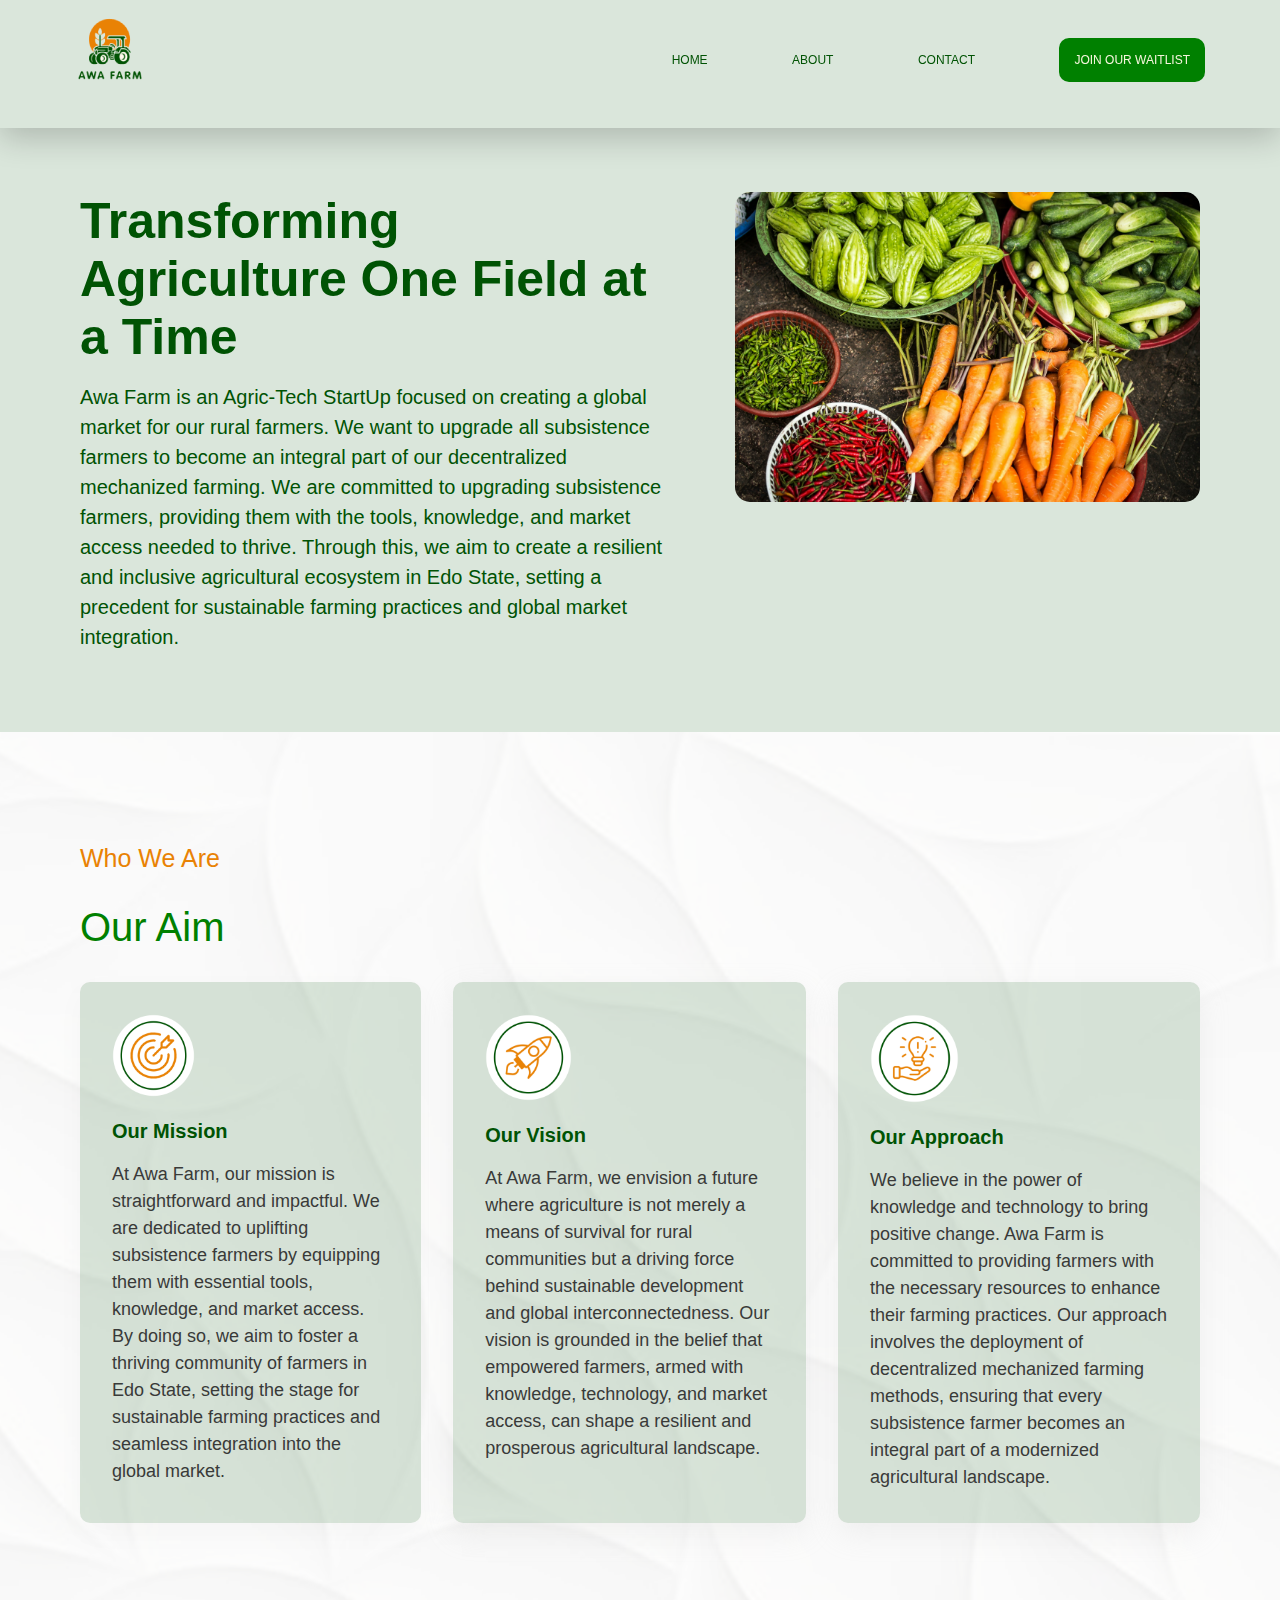
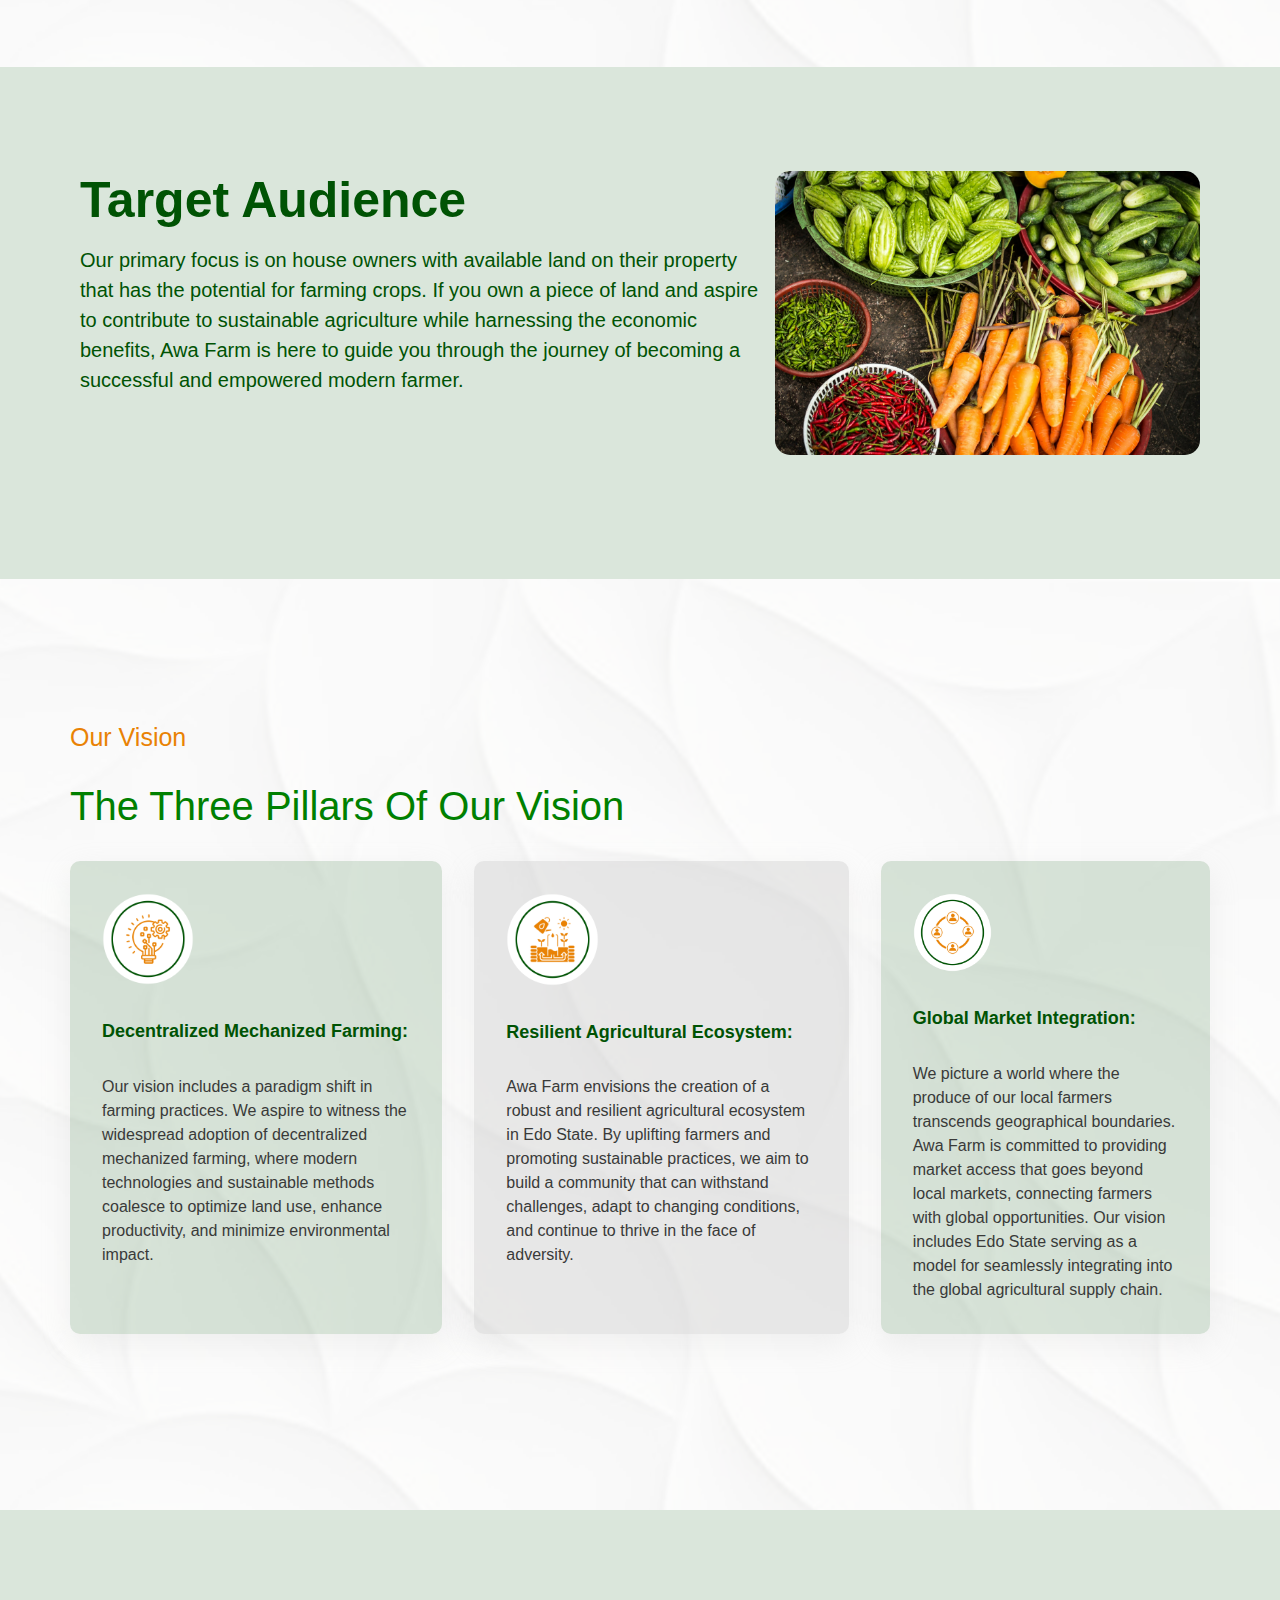
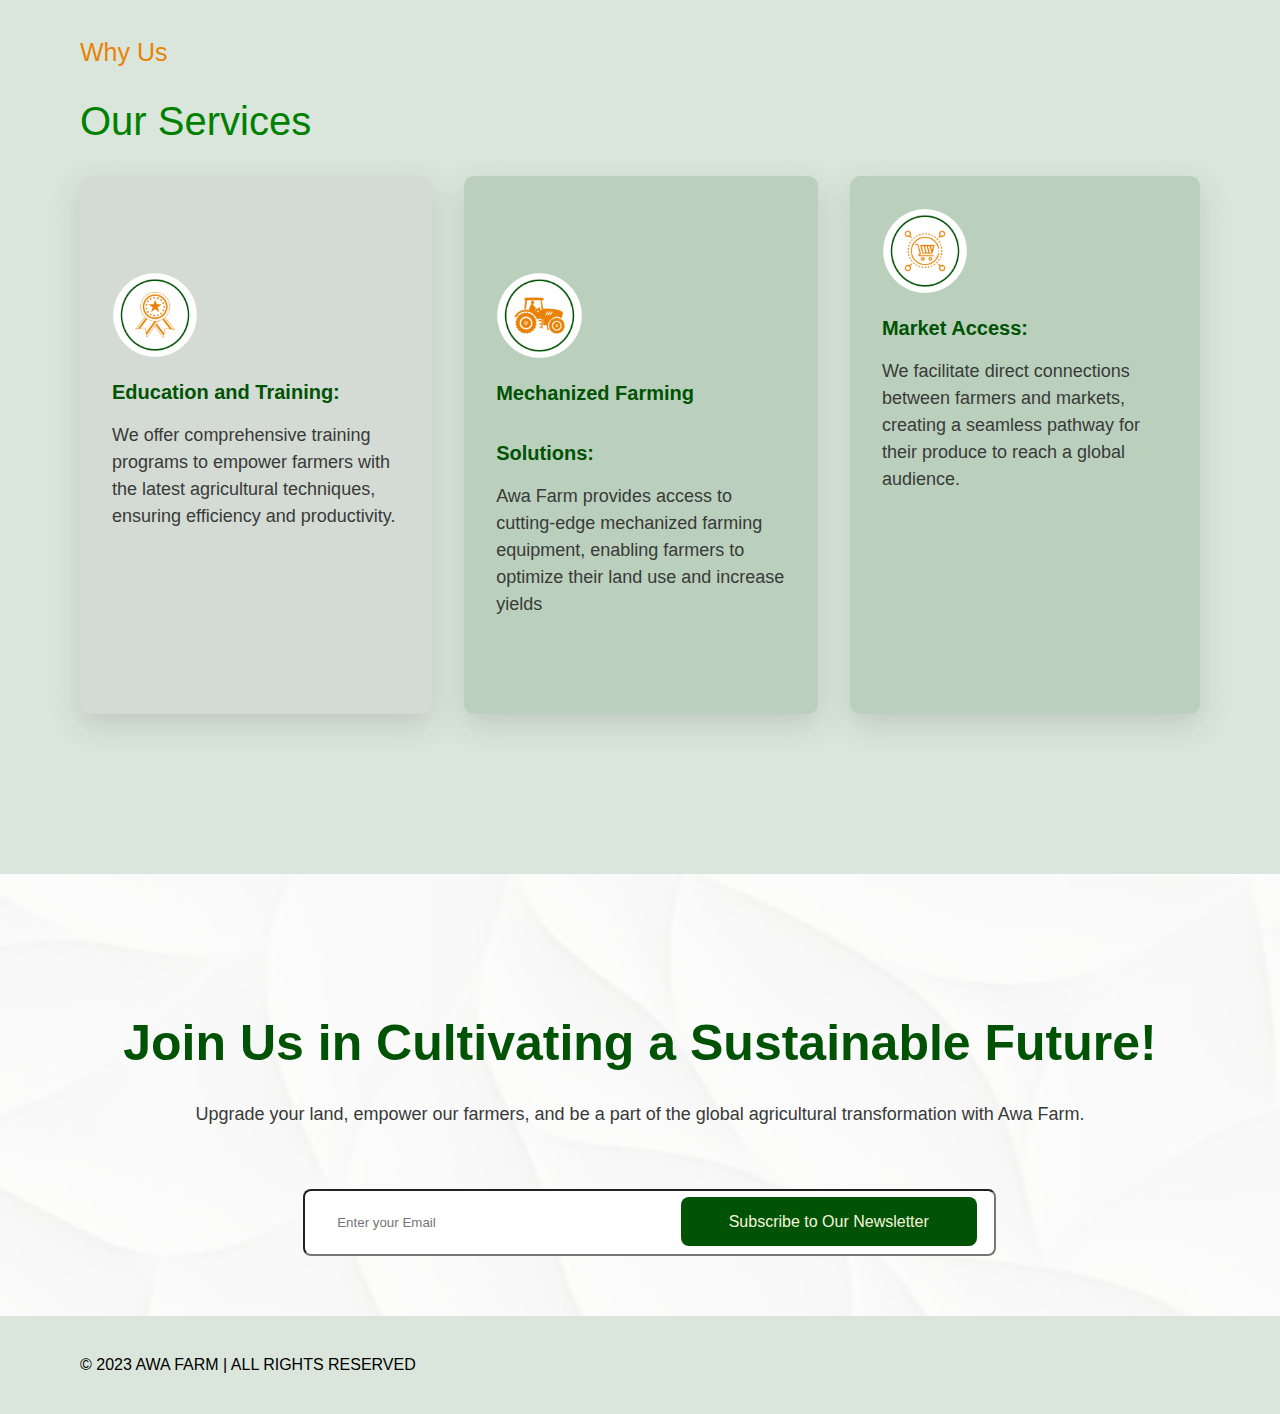
==== commit dfdcbe7f: "about page" ====
--- a/about.html
+++ b/about.html
@@ -16,7 +16,7 @@
     <header>
       <nav>
         <div class="nav-logo">
-          <a href="#"><img src="./images/AWA FARM 2.svg" /></a>
+          <a href="#"><img src="./images/AWA FARM 1.png" /></a>
         </div>
 
         <div class="nav-links" id="navLinks">
@@ -139,17 +139,7 @@
         <p class="vision-title">The Three Pillars Of Our Vision</p>
       </div>
       <div class="vision-flex">
-        <!-- <div class="vision-box1">
-          <p class="vision-box1-text-title">Empowered Farmers:</p>
-          <p class="vision-box1-text-inner">
-            We see a future where every farmer, regardless of their scale or
-            location, is empowered with the tools and knowledge needed for
-            success. Awa Farm aims to be the catalyst that transforms
-            subsistence farmers into skilled and self-sufficient contributors to
-            the agricultural sector.
-          </p>
-        </div> -->
-        <div class="vision-box2">
+        <div class="vision-box1">
           <div class="mission-icon">
             <img src="./images/decentralized Icon.png" alt="" width="30%">
           </div>
@@ -164,7 +154,7 @@
             environmental impact.
           </p>
         </div>
-        <div class="vision-box3">
+        <div class="vision-box2">
           <div class="mission-icon">
             <img src="./images/eco-system icon.png" alt="" width="30%">
           </div>
@@ -179,7 +169,7 @@
             to thrive in the face of adversity.
           </p>
         </div>
-        <div class="vision-box4">
+        <div class="vision-box3">
           <div class="mission-icon">
             <img src="./images/Global Icon.png" alt="" width="30%">
           </div>
@@ -266,20 +256,6 @@
         <p class="copyright">
           &COPY; 2023 AWA FARM | ALL RIGHTS RESERVED
         </p>
-        <div class="socials">
-          <div>
-            <a href=""><img src="./images/facebook.svg" alt="" ></a>
-          </div>
-          <div>
-            <a href=""><img src="./images/facebook.svg" alt="" ></a>
-          </div>
-          <div>
-            <a href=""><img src="./images/facebook.svg" alt="" ></a>
-          </div>
-          <div>
-            <a href=""><img src="./images/facebook.svg" alt="" ></a>
-          </div>
-        </div>
       </div>
     </footer>
 
--- a/about.css
+++ b/about.css
@@ -247,7 +247,7 @@
     margin-bottom: 6rem;
 }
 
- .vision-box2{
+ .vision-box1{
     background-color:  #00530425;
     box-shadow: 0 10px 30px rgba(196, 194, 194, 0.199);
     padding: 2rem;
@@ -255,7 +255,7 @@
     border-radius: 10px;
  }
 
- .vision-box3{
+ .vision-box2{
     background-color: rgba(202, 201, 201, 0.397);
     box-shadow: 0 10px 30px rgba(196, 194, 194, 0.199);
     padding: 2rem;
@@ -263,7 +263,7 @@
     border-radius: 10px;
  }
 
- .vision-box4{
+ .vision-box3{
     background-color: #00530425;
     box-shadow: 0 10px 30px rgba(196, 194, 194, 0.199);
     padding: 2rem;
@@ -405,15 +405,6 @@
    background-color:#00530425;
 
  }
- .footer-links{
-   display: flex;
-   justify-content: space-between;
- }
-
-
- .footer-links .socials img{
-   font-size: 40px;
- }
 
 
 
@@ -598,14 +589,14 @@
    margin-bottom: 6rem;
 }
 
+.vision-box1{
+   background-color:  #00530425;
+   box-shadow: 0 10px 30px rgba(196, 194, 194, 0.199);
+   padding: 5rem 2rem;
+   border-radius: 10px;
+}
+
 .vision-box2{
-   background-color:  #00530425;
-   box-shadow: 0 10px 30px rgba(196, 194, 194, 0.199);
-   padding: 5rem 2rem;
-   border-radius: 10px;
-}
-
-.vision-box3{
    background-color: rgba(202, 201, 201, 0.397);
    box-shadow: 0 10px 30px rgba(196, 194, 194, 0.199);
    padding: 4rem 2rem;
@@ -613,7 +604,7 @@
    border-radius: 10px;
 }
 
-.vision-box4{
+.vision-box3{
    background-color: #00530425;
    box-shadow: 0 10px 30px rgba(196, 194, 194, 0.199);
    padding: 5rem 2rem;
@@ -761,15 +752,6 @@
   background-color:#00530425;
 
 }
-.footer-links{
-  display: flex;
-  justify-content: space-between;
-}
-
-
-.footer-links .socials img{
-  font-size: 40px;
-}
 
 }
 
@@ -954,14 +936,14 @@
    margin-bottom: 6rem;
 }
 
+.vision-box1{
+   background-color:  #00530425;
+   box-shadow: 0 10px 30px rgba(196, 194, 194, 0.199);
+   padding: 5rem 2rem;
+   border-radius: 10px;
+}
+
 .vision-box2{
-   background-color:  #00530425;
-   box-shadow: 0 10px 30px rgba(196, 194, 194, 0.199);
-   padding: 5rem 2rem;
-   border-radius: 10px;
-}
-
-.vision-box3{
    background-color: rgba(202, 201, 201, 0.397);
    box-shadow: 0 10px 30px rgba(196, 194, 194, 0.199);
    padding: 4rem 2rem;
@@ -969,7 +951,7 @@
    border-radius: 10px;
 }
 
-.vision-box4{
+.vision-box3{
    background-color: #00530425;
    box-shadow: 0 10px 30px rgba(196, 194, 194, 0.199);
    padding: 5rem 2rem;
@@ -1117,15 +1099,6 @@
   background-color:#00530425;
 
 }
-.footer-links{
-  display: flex;
-  justify-content: space-between;
-}
-
-
-.footer-links .socials img{
-  font-size: 40px;
-}
 
 }
 
@@ -1317,14 +1290,14 @@
    margin-bottom: 6rem;
 }
 
+.vision-box1{
+   background-color:  #00530425;
+   box-shadow: 0 10px 30px rgba(196, 194, 194, 0.199);
+   padding: 5rem 2rem;
+   border-radius: 10px;
+}
+
 .vision-box2{
-   background-color:  #00530425;
-   box-shadow: 0 10px 30px rgba(196, 194, 194, 0.199);
-   padding: 5rem 2rem;
-   border-radius: 10px;
-}
-
-.vision-box3{
    background-color: rgba(202, 201, 201, 0.397);
    box-shadow: 0 10px 30px rgba(196, 194, 194, 0.199);
    padding: 4rem 2rem;
@@ -1332,7 +1305,7 @@
    border-radius: 10px;
 }
 
-.vision-box4{
+.vision-box3{
    background-color: #00530425;
    box-shadow: 0 10px 30px rgba(196, 194, 194, 0.199);
    padding: 5rem 2rem;
@@ -1481,15 +1454,6 @@
   background-color:#00530425;
 
 }
-.footer-links{
-  display: flex;
-  justify-content: space-between;
-}
-
-
-.footer-links .socials img{
-  font-size: 40px;
-}
 
 }
 
@@ -1680,14 +1644,14 @@
    margin-bottom: 6rem;
 }
 
+.vision-box1{
+   background-color:  #00530425;
+   box-shadow: 0 10px 30px rgba(196, 194, 194, 0.199);
+   padding: 5rem 2rem;
+   border-radius: 10px;
+}
+
 .vision-box2{
-   background-color:  #00530425;
-   box-shadow: 0 10px 30px rgba(196, 194, 194, 0.199);
-   padding: 5rem 2rem;
-   border-radius: 10px;
-}
-
-.vision-box3{
    background-color: rgba(202, 201, 201, 0.397);
    box-shadow: 0 10px 30px rgba(196, 194, 194, 0.199);
    padding: 4rem 2rem;
@@ -1695,7 +1659,7 @@
    border-radius: 10px;
 }
 
-.vision-box4{
+.vision-box3{
    background-color: #00530425;
    box-shadow: 0 10px 30px rgba(196, 194, 194, 0.199);
    padding: 5rem 2rem;
@@ -1847,15 +1811,6 @@
   background-color:#00530425;
 
 }
-.footer-links{
-  display: flex;
-  justify-content: space-between;
-}
-
-
-.footer-links .socials img{
-  font-size: 40px;
-}
 
 }
 
@@ -2044,14 +1999,14 @@
    margin-bottom: 6rem;
 }
 
+.vision-box1{
+   background-color:  #00530425;
+   box-shadow: 0 10px 30px rgba(196, 194, 194, 0.199);
+   padding: 5rem 2rem;
+   border-radius: 10px;
+}
+
 .vision-box2{
-   background-color:  #00530425;
-   box-shadow: 0 10px 30px rgba(196, 194, 194, 0.199);
-   padding: 5rem 2rem;
-   border-radius: 10px;
-}
-
-.vision-box3{
    background-color: rgba(202, 201, 201, 0.397);
    box-shadow: 0 10px 30px rgba(196, 194, 194, 0.199);
    padding: 4rem 2rem;
@@ -2059,7 +2014,7 @@
    border-radius: 10px;
 }
 
-.vision-box4{
+.vision-box3{
    background-color: #00530425;
    box-shadow: 0 10px 30px rgba(196, 194, 194, 0.199);
    padding: 3rem 2rem;
@@ -2211,15 +2166,6 @@
   background-color:#00530425;
 
 }
-.footer-links{
-  display: flex;
-  justify-content: space-between;
-}
-
-
-.footer-links .socials img{
-  font-size: 40px;
-}
 
 }
 
@@ -2408,14 +2354,14 @@
    margin-bottom: 6rem;
 }
 
+.vision-box1{
+   background-color:  #00530425;
+   box-shadow: 0 10px 30px rgba(196, 194, 194, 0.199);
+   padding: 2rem 2rem;
+   border-radius: 10px;
+}
+
 .vision-box2{
-   background-color:  #00530425;
-   box-shadow: 0 10px 30px rgba(196, 194, 194, 0.199);
-   padding: 2rem 2rem;
-   border-radius: 10px;
-}
-
-.vision-box3{
    background-color: rgba(202, 201, 201, 0.397);
    box-shadow: 0 10px 30px rgba(196, 194, 194, 0.199);
    padding: 2rem 2rem;
@@ -2423,7 +2369,7 @@
    border-radius: 10px;
 }
 
-.vision-box4{
+.vision-box3{
    background-color: #00530425;
    box-shadow: 0 10px 30px rgba(196, 194, 194, 0.199);
    padding: 2rem 2rem;
@@ -2574,14 +2520,5 @@
   background-color:#00530425;
 
 }
-.footer-links{
-  display: flex;
-  justify-content: space-between;
-}
-
-
-.footer-links .socials img{
-  font-size: 40px;
-}
 
 }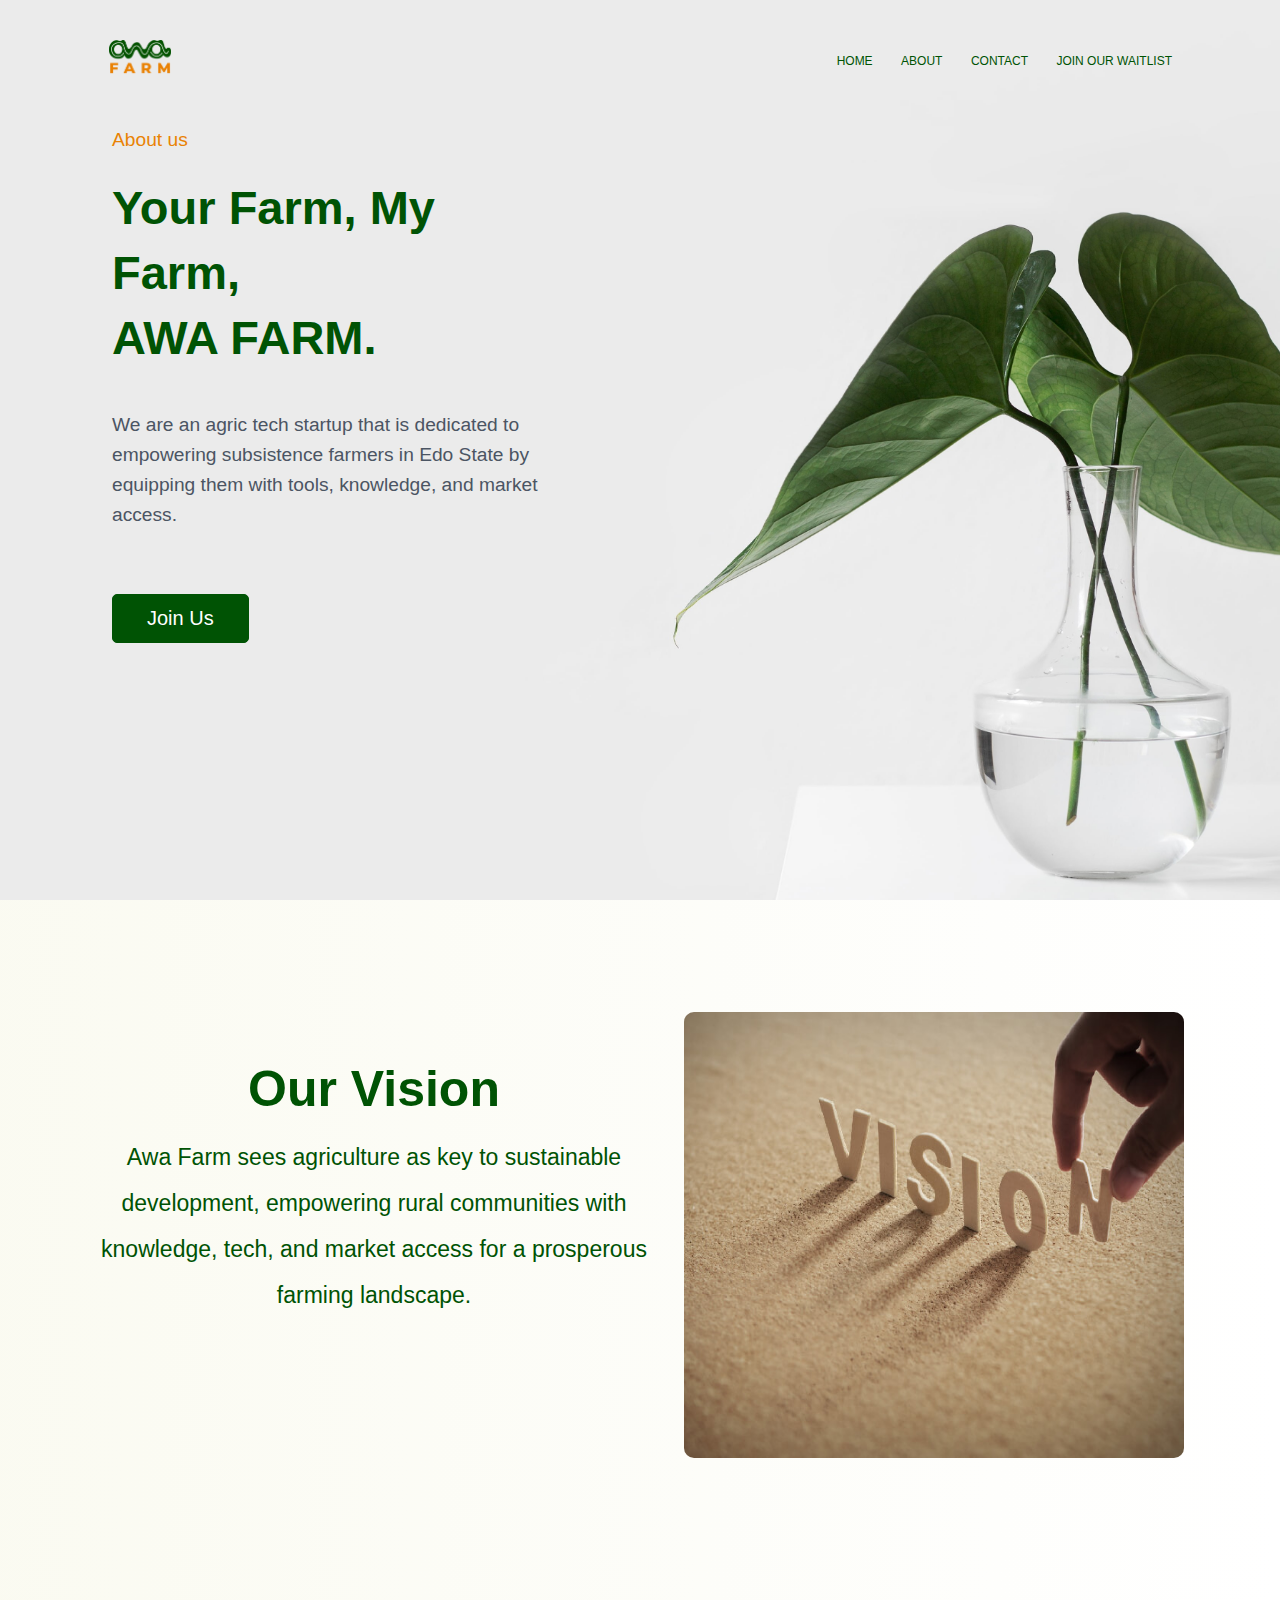
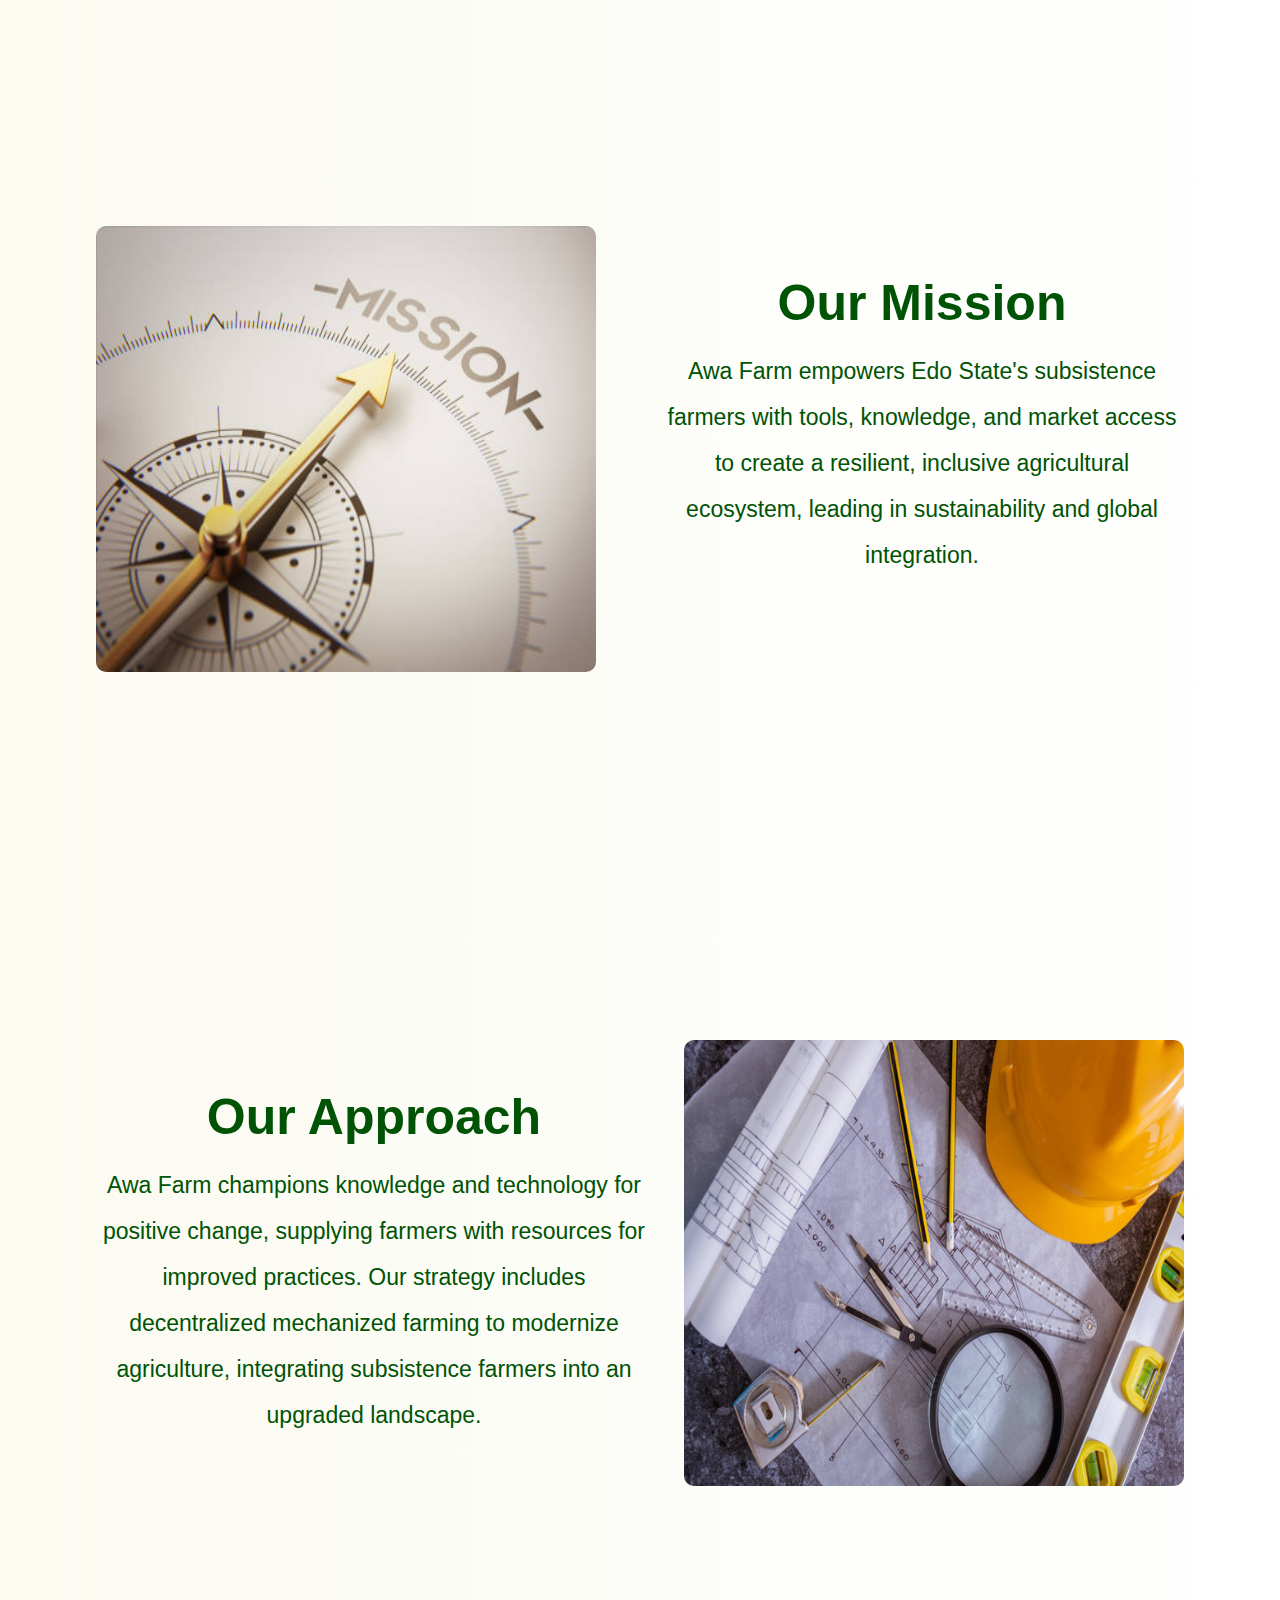
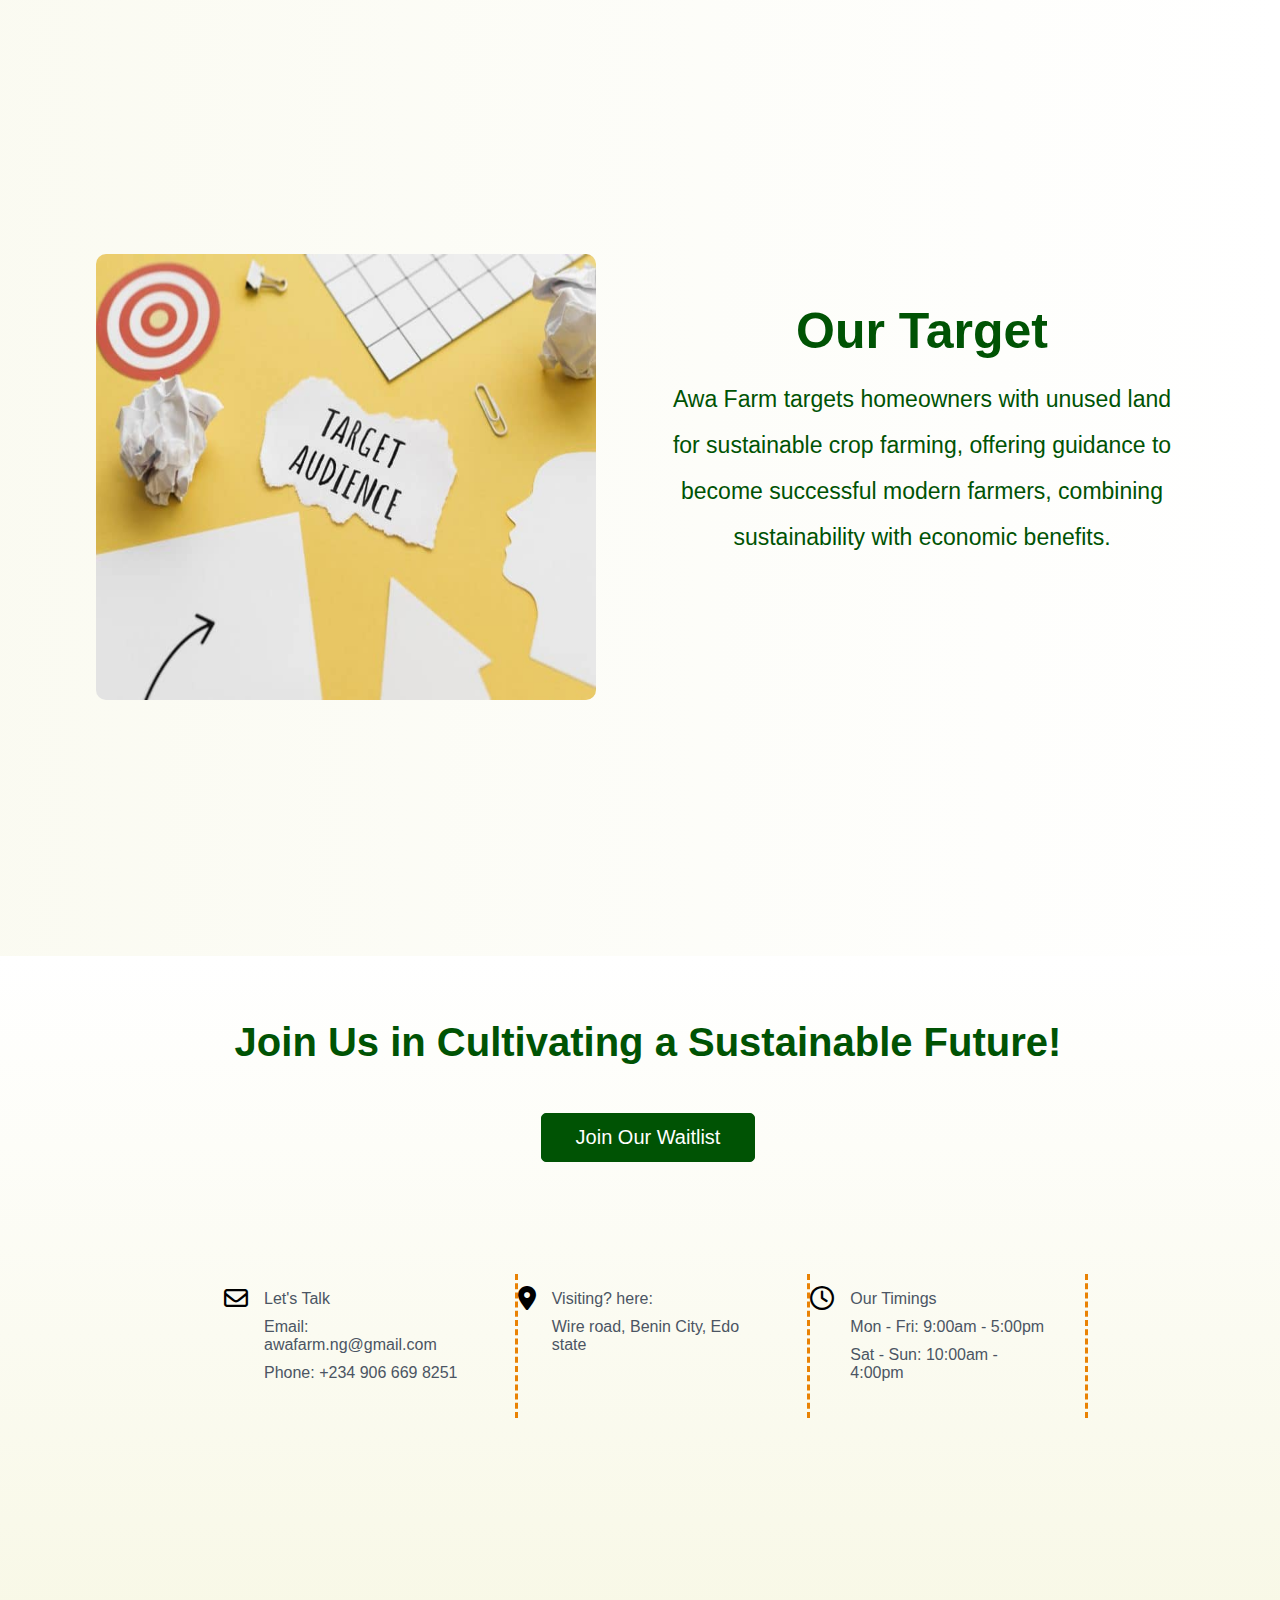
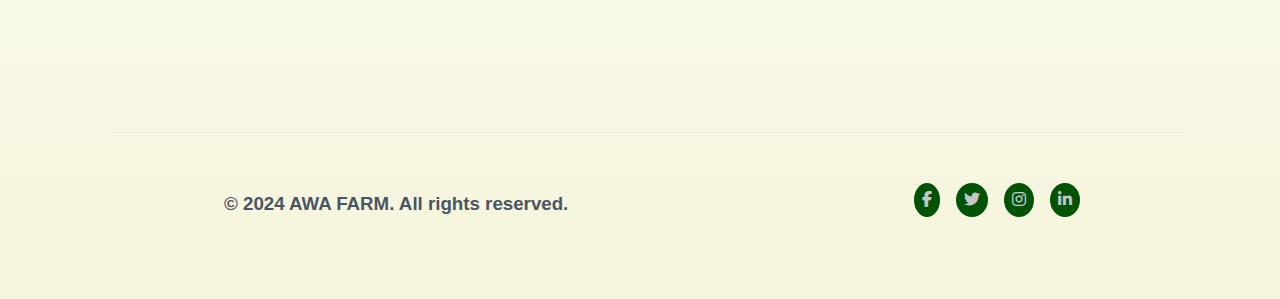
==== commit a08cbe15: "redesigned 2 pages completed for review" ====
--- a/about.html
+++ b/about.html
@@ -1,295 +1,160 @@
 <!DOCTYPE html>
-<html>
-  <head>
-    <meta charset="utf-8" />
-    <meta http-equiv="X-UA-Compatible" content="IE=edge" />
-    <title>About Us</title>
-    <meta name="viewport" content="width=device-width, initial-scale=1" />
-    <link rel="stylesheet" type="text/css" media="screen" href="about.css" />
-    <link rel="icon" type="image/x-icon" href="./images/AWA FARM 2.svg" />
-    <link
-      rel="stylesheet"
-      href="https://cdnjs.cloudflare.com/ajax/libs/font-awesome/6.4.0/css/all.min.css"
-    />
-  </head>
-  <body>
-    <header>
-      <nav>
-        <div class="nav-logo">
-          <a href="#"><img src="./images/AWA FARM 1.png" /></a>
+<html lang="en">
+    <head>
+        <meta charset="UTF-8">
+        <!-- <meta http-equiv="X-UA-Compatible" content="IE=edge"> -->
+        <meta name="viewport" content="width=device-width, initial-scale=1.0" />
+        <link rel="icon" type="image/x-icon" href="./images/AWA FARM 2.svg">
+        <link rel="stylesheet" href="style.css">
+        <link rel="stylesheet" href="https://cdnjs.cloudflare.com/ajax/libs/font-awesome/6.4.0/css/all.min.css" />
+        <title>AWA FARM</title>
+    </head>
+    <body>
+
+        <div class="main">
+            <div class="bg-image">
+                <nav id="navbar">
+                    <a href="#"><img src="./images/Group 3.png"></a>
+                    <div class="nav-links" id="navLinks">
+                        <i class="fa fa-times" onclick="hideMenu()"></i>
+        
+                        <ul>
+                            <li><a href="./index.html">HOME</a></li>
+                            <li><a href="./about.html">ABOUT</a></li>
+                            <li><a href="#contact-us">CONTACT</a></li>
+                            <li><a href="#">JOIN OUR WAITLIST</a></li>
+                        </ul>
+                    </div>
+                    <i class="fa fa-bars" onclick="showMenu()"></i>
+                </nav>
+                
+                    <!-- home box 1 -->
+                <section class="home1" id="home1-about">
+                    <div class="home1-text">
+                        <span>About us</span>
+                        <h1 class="grey" font-siz="700px">Your Farm, My Farm, <br> AWA FARM.</h1>
+                        <p>We are an agric tech startup that is dedicated to empowering subsistence farmers in Edo State by equipping them with tools, knowledge, and market access.
+                        </p>
+                        <a href="#" class="home1-btn">Join Us</a>
+                    </div>
+
+                    <!-- <img src="images/farmiot.jpg" alt=""> -->
+                    <div class="imgdiv">
+                    </div>
+                </section>
+                <!-- home box 1 end -->
+            </div>
+            <!-- hero end -->
+
+            <!-- content -->
+            <div class="about-content">
+                <!-- vision -->
+                <div class="cont">
+                    <div class="aboutsec">
+                        <h1>Our Vision</h1>
+                        <p>Awa Farm sees agriculture as key to sustainable development, empowering rural communities with knowledge, tech, and market access for a prosperous farming landscape.</p>
+                    </div>
+                    <div class="aboutsec-img">
+                        <img src="./images/vision.png" alt="" />
+                    </div>
+                </div>
+
+                <!-- Mission -->
+                <div class="cont">
+    
+                    <div class="aboutsec-img">
+                        <img src="./images/mission2.jpg" alt="" />
+                    </div>
+
+                    <div class="aboutsec">
+                        <h1>Our Mission</h1>
+                        <p>Awa Farm empowers Edo State's subsistence farmers with tools, knowledge, and market access to create a resilient, inclusive agricultural ecosystem, leading in sustainability and global integration.</p>
+                    </div>
+                </div>
+                
+                <!-- Our Approach -->
+                <div class="cont">
+                    <div class="aboutsec">
+                        <h1>Our Approach</h1>
+                        <p>Awa Farm champions knowledge and technology for positive change, supplying farmers with resources for improved practices. Our strategy includes decentralized mechanized farming to modernize agriculture, integrating subsistence farmers into an upgraded landscape.</p>
+                    </div>
+                    <div class="aboutsec-img">
+                        <img src="./images/approach.jpg" alt="" />
+                    </div>
+                </div>
+            
+
+                <!-- Target -->
+                <div class="cont">
+
+                    <div class="aboutsec-img">
+                        <img src="./images/Target.jpg" alt="" />
+                    </div>
+
+                    <div class="aboutsec">
+                        <h1>Our Target</h1>
+                        <p>Awa Farm targets homeowners with unused land for sustainable crop farming, offering guidance to become successful modern farmers, combining sustainability with economic benefits.</p>
+                    </div>
+                </div>
+            </div>
+
+            <!-- footer -->
+            <section class="home3" id="contact-us">
+                <div class="home4-text">
+                    <!-- <span>Join us</span> -->
+                    <h1>Join Us in Cultivating a Sustainable Future!</h1>
+                    <a href="#" class="home1-btn">Join Our Waitlist</a>
+                </div>
+                
+                <section class="ft-2">
+                    <footer>
+                        <div class="footer-cont">
+                            <div class="footer-col1">
+                                <div class="footer-coli"><i class="fa-regular fa-envelope fa-xl"></i></div>
+                                <div class="footer-col">
+                                    <p>Let's Talk</p>
+                                    <p>Email: awafarm.ng@gmail.com</p>
+                                    <p>Phone: +234 906 669 8251</p>
+                                </div>
+                            </div>
+
+                            <div class="footer-col1">
+                                <div class="footer-coli"><i class="fa-solid fa-location-dot fa-xl"></i></div>
+                                <div class="footer-col">
+                                    <p>Visiting? here:</p>
+                                    <p>Wire road, Benin City, Edo state</p>
+                                </div>
+                            </div>
+
+                            <div class="footer-col1">
+                                <div class="footer-coli"><i class="fa-regular fa-clock fa-xl"></i></div>
+                                <div class="footer-col">
+                                    <p>Our Timings</p>
+                                    <p>Mon - Fri: 9:00am - 5:00pm</p>
+                                    <p>Sat - Sun: 10:00am - 4:00pm</p>
+                                </div>
+                            </div>
+                        </div>
+
+                    </footer>
+                </section>
+
+
+                <section class="ft">
+                    <div class="footer-cpr">
+                        <div><h3>&copy; 2024 AWA FARM. All rights reserved.</h3></div>
+
+                        <div class="socials">
+                            <div class="circle"><a><i class="fa-brands fa-facebook-f"></i></a></div>
+                            <div class="circle"><a><i class="fa-brands fa-twitter"></i></a></div>
+                            <div class="circle"><a><i class="fa-brands fa-instagram"></i></a></div>
+                            <div class="circle"><a><i class="fa-brands fa-linkedin-in"></i></a></div>
+                        </div>
+                    </div>
+                </section>
+            </section>
         </div>
 
-        <div class="nav-links" id="navLinks">
-          <i class="fa fa-times" onclick="hideMenu()"></i>
-
-          <ul>
-            <li><a href="index.html">HOME</a></li>
-            <li><a href="#">ABOUT</a></li>
-            <li><a href="#">CONTACT</a></li>
-            <li><a href="#" class="nav-btn">JOIN OUR WAITLIST</a></li>
-          </ul>
-        </div>
-        <i class="fa fa-bars" onclick="showMenu()"></i>
-      </nav>
-    </header>
-
-    <!-- section 1 -->
-
-    <div class="about-bio">
-      <div class="about-bio-flex">
-        <div class="about-bio-text">
-          <p class="about-bio-tagline">Transforming Agriculture One Field at a Time</p>
-          <p class="about-bio-main">
-            Awa Farm is an Agric-Tech StartUp focused on creating a global
-            market
-            for our rural farmers. We want to upgrade all subsistence farmers
-            to become an integral part of our decentralized mechanized farming.
-            We are committed to upgrading subsistence farmers, providing them
-            with the tools, knowledge, and market access needed to thrive.
-            Through this, we aim to create a resilient and inclusive
-            agricultural ecosystem in Edo State, setting a precedent for
-            sustainable
-            farming practices and global market integration.
-          </p>
-        </div>
-        <div class="bio-image">
-          <img src="./images/vegetables.jpg" alt="" />
-        </div>
-      </div>
-    </div>
-
-    <!-- section 2 mission statement -->
-
-    <div class="mission-container">
-      <div class="mission-heading">
-        <p class="mission-tagline">Who We Are</p>
-        <p class="mission-title">Our Aim</p>
-      </div>
-      <div class="mission-flex">
-        <div class="mission-box1">
-          <div class="mission-icon">
-            <img src="./images/Mission Icon.png" alt="" width="30%">
-          </div>
-          <p class="mission-box1-text">
-            <span>Our Mission</span> <br />
-            At Awa Farm, our mission is straightforward and impactful. We are
-            dedicated to uplifting subsistence farmers by equipping them with
-            essential tools, knowledge, and market access. By doing so, we aim
-            to foster a thriving community of farmers in Edo State, setting the
-            stage for sustainable farming practices and seamless integration
-            into the global market.
-          </p>
-        </div>
-        <div class="mission-box2">
-          <div class="mission-icon">
-            <img src="./images/Vision Icon.png" alt="" width="30%">
-          </div>
-          <p class="mission-box1-text">
-            <span>Our Vision</span> <br />
-            At Awa Farm, we envision a future where agriculture is not merely a
-            means of survival for rural communities but a driving force behind
-            sustainable development and global interconnectedness. Our vision is
-            grounded in the belief that empowered farmers, armed with knowledge,
-            technology, and market access, can shape a resilient and prosperous
-            agricultural landscape.
-          </p>
-        </div>
-        <div class="mission-box3">
-          <div class="mission-icon">
-            <img src="./images/Icon 1.png" alt="" width="30%">
-          </div>
-          <p class="mission-box1-text">
-            <span>Our Approach</span> <br />
-            We believe in the power of knowledge and technology to bring
-            positive change. Awa Farm is committed to providing farmers with the
-            necessary resources to enhance their farming practices. Our approach
-            involves the deployment of decentralized mechanized farming methods,
-            ensuring that every subsistence farmer becomes an integral part of a
-            modernized agricultural landscape.
-          </p>
-        </div>
-      </div>
-    </div>
-
-    <!-- section 3 target audience -->
-
-    <div class="target-bio">
-      <div class="bio-flex">
-        <div class="bio-text">
-          <p class="tagline">Target Audience</p>
-          <p class="bio-main">
-            Our primary focus is on house owners with available land on their property
-            that has the potential for farming crops.
-            If you own a piece of land and aspire to contribute to sustainable agriculture 
-            while harnessing the economic benefits, Awa Farm is here to guide you 
-            through the journey of becoming a successful and empowered modern farmer.
-          </p>
-        </div>
-        <div class="target-bio-image">
-          <img src="./images/vegetables.jpg" alt="" />
-        </div>
-      </div>
-    </div>
-
-    <!-- section 4 pillars of vision -->
-
-    <div class="vision-container">
-      <div class="vision-heading">
-        <p class="vision-tagline">Our Vision</p>
-        <p class="vision-title">The Three Pillars Of Our Vision</p>
-      </div>
-      <div class="vision-flex">
-        <div class="vision-box1">
-          <div class="mission-icon">
-            <img src="./images/decentralized Icon.png" alt="" width="30%">
-          </div>
-          <p class="vision-box1-text-title">
-            Decentralized Mechanized Farming:
-          </p>
-          <p class="vision-box1-text-inner">
-            Our vision includes a paradigm shift in farming practices. We aspire
-            to witness the widespread adoption of decentralized mechanized
-            farming, where modern technologies and sustainable methods coalesce
-            to optimize land use, enhance productivity, and minimize
-            environmental impact.
-          </p>
-        </div>
-        <div class="vision-box2">
-          <div class="mission-icon">
-            <img src="./images/eco-system icon.png" alt="" width="30%">
-          </div>
-          <p class="vision-box1-text-title">
-            Resilient Agricultural Ecosystem:
-          </p>
-          <p class="vision-box1-text-inner">
-            Awa Farm envisions the creation of a robust and resilient
-            agricultural ecosystem in Edo State. By uplifting farmers and
-            promoting sustainable practices, we aim to build a community that
-            can withstand challenges, adapt to changing conditions, and continue
-            to thrive in the face of adversity.
-          </p>
-        </div>
-        <div class="vision-box3">
-          <div class="mission-icon">
-            <img src="./images/Global Icon.png" alt="" width="30%">
-          </div>
-          <p class="vision-box1-text-title">Global Market Integration:</p>
-          <p class="vision-box1-text-inner">
-            We picture a world where the produce of our local farmers transcends
-            geographical boundaries. <br>
-            Awa Farm is committed to providing market
-            access that goes beyond local markets, connecting farmers with
-            global opportunities. Our vision includes Edo State serving as a
-            model for seamlessly integrating into the global agricultural supply
-            chain.
-          </p>
-        </div>
-      </div>
-    </div>
-
-    <!-- section 5 services -->
-
-    <div class="services-container">
-      <div class="services-heading">
-        <p class="service-tagline">Why Us</p>
-        <p class="service-title">Our Services</p>
-      </div>
-      <div class="services-flex">
-        <div class="service-box1">
-          <div class="service-icon">
-            <img src="./images/Education Icon.png" alt="" width="30%">
-          </div>
-          <p class="service-box1-text">
-            <span>Education and Training:</span> <br />
-            We offer comprehensive training programs to empower farmers with the
-            latest agricultural techniques, ensuring efficiency and
-            productivity.
-          </p>
-        </div>
-        <div class="service-box2">
-          <div class="service-icon">
-            <img src="./images/Mechanized Icon.png" alt="" width="30%">
-          </div>
-          <p class="service-box1-text">
-            <span>Mechanized Farming Solutions:</span> <br />
-            Awa Farm provides access to cutting-edge mechanized farming
-            equipment, enabling farmers to optimize their land use and increase
-            yields
-          </p>
-        </div>
-        <div class="service-box3">
-          <div class="service-icon">
-            <img src="./images/Market access icon.png" alt="" width="30%">
-          </div>
-          <p class="service-box1-text">
-            <span>Market Access: </span> <br />
-            We facilitate direct connections between farmers and markets,
-            creating a seamless pathway for their produce to reach a global
-            audience.
-          </p>
-        </div>
-      </div>
-    </div>
-
-<!-- section 6  -->
-
-    <div class="footer-banner">
-      <div class="footer-text-container">
-        <p class="footer-banner-title">Join Us in Cultivating a Sustainable Future!</p>
-        <p class="footer-banner-inner-text">
-          Upgrade your land, empower our farmers, and be a part of the global agricultural transformation with Awa Farm.
-        </p>
-      </div>
-      <div class="footer-input">
-        <input type="text" placeholder="Enter your Email">
-        <a href="" class="input-btn">Subscribe to Our Newsletter</a>
-      </div>
-    </div>
-
-    <footer>
-      <div class="footer-flex">
-        <div class="fflex-1"></div>
-        <div class="fflex-1"></div>
-        <div class="fflex-1"></div>
-      </div>
-      <div class="footer-links">
-        <p class="copyright">
-          &COPY; 2023 AWA FARM | ALL RIGHTS RESERVED
-        </p>
-      </div>
-    </footer>
-
-
-
-
-
-
-
-
-
-
-
-
-
-
-
-
-
-
-
-
-
-
-    <script type="module" src="/script.js">
-      var navLinks = document.getElementById("navLinks");
-
-      function showMenu(){
-          navLinks.style.right = "0";
-      }
-
-      function hideMenu(){
-          navLinks.style.right = "-200px";
-      }
-    </script>
-  </body>
-</html>
+        <script src="/script.js"></script>
+    </body>
+</html>--- a/style.css
+++ b/style.css
@@ -0,0 +1,604 @@
+* {
+    margin: 0; 
+    padding: 0;
+    font-family: ubuntu, sans-serif, ui-sans-serif, system-ui, -apple-system, BlinkMacSystemFont, "Segoe UI", Roboto, "Helvetica Neue", Arial, "Noto Sans", sans-serif, "Apple Color Emoji", "Segoe UI Emoji", "Segoe UI Symbol", "Noto Color Emoji";
+    box-sizing: border-box;
+    /* transition: 1s ease; */
+    scroll-behavior: smooth;
+}
+
+.main{ 
+    width: 100%;
+    /* height: 100vh; */
+    position: relative;
+    overflow: hidden;
+}
+
+.bg-image{
+    background-image: url(./images/wallpaperflare-cropped.jpg);
+    background-position: center;
+    background-size: cover;
+    width: 100%;
+    min-height: 100vh;
+    background-repeat: no-repeat;
+}
+
+nav {
+    display: flex;
+    padding-top: 2.5rem;
+    padding-bottom: 1rem;
+    justify-content: space-between;
+    align-items: center;
+    padding-left: 5rem;
+    padding-right: 6rem;
+    /* position: sticky; */
+    /* top: 0; Stick to the top of the viewport */
+    /* z-index: 100; Ensure the navbar is above other elements */
+    /* background-color: transparent;
+    transition: background-color 0.3s ease; */
+ }
+ 
+nav img {
+    width: 62px;
+    height: 37px;
+    margin-left: 1.8rem;
+ }
+ 
+.nav-links {
+    flex: 1;
+    text-align: right;
+ }
+ 
+.nav-links ul li {
+    list-style: none;
+    display: inline-block;
+    padding: 8px 12px;
+    position: relative;
+ }
+ 
+.nav-links ul li a {
+    color: #005304;
+    text-decoration: none;
+    font-size: 0.75rem;
+    /* font-family: Arial, Helvetica, sans-serif; */
+ }
+ 
+.nav-links ul li::after {
+    content: '';
+    width: 0%;
+    height: 2px;
+    background: #005304;
+    display: block;
+    margin:auto;
+    transition: 0.5s;
+ }
+ 
+ .nav-links ul li:hover::after{
+    width: 100%;
+ }
+
+ nav .fa {
+    display: none;
+ }
+
+/* .sticky {
+    position: fixed;
+    top: 0;
+    width: 100%;
+}
+
+.sticky + .content {
+    padding-top: 60px;
+} */
+
+
+
+
+ /* home box 1 */
+
+section {
+    padding: 1rem 6rem 1.5rem 7rem;
+}
+
+.home1{
+    display: flex;
+    position: relative;
+    width: 50%;
+    /* min-height: 70vh; */
+    align-items: center;
+    /* flex: 1; */
+    /* flex-wrap: wrap; */
+}
+
+.home1-text{
+    /* display: flex; */
+    /* flex-direction: column; */
+    /* justify-content: center; */
+    /* align-items: flex-start; */
+    /* width: 50%; */
+    /* overflow: hidden; */
+    padding: 1rem 0  1rem 0;
+}
+
+
+.home1 .home1-text span, .home2 span{
+    font-size: 1.2rem;
+    font-weight: 400;
+    color: #E98204;
+    /* padding-bottom: 2rem; */
+    /* animation-delay: 600s; */
+}
+
+.home1-text h1{
+    font-size: 2.5rem;
+    font-weight: 700;
+    color: #005304;
+    padding-bottom: 1rem;
+    padding-top: 1.5rem;
+    align-content: center;
+    display: flex;
+    flex-wrap: wrap;
+    /* animation-delay: 600s; */
+}
+
+.home1-text p{
+    font-size: 1.2rem;
+    font-weight: 400;
+    /* color: #005304; */
+    color: #4b5563;
+    padding-bottom: 1rem;
+    /* animation-delay: 600s; */
+}
+
+.home1-btn {
+    display: inline-block;
+    text-decoration: none;
+    border: 1px solid #fff;
+    padding: 12px 34px;
+    font-size: 20px;
+    background: transparent;
+    position: relative;
+    cursor: pointer;
+    background: #005304;
+    color: #fff;
+    margin-top: 3rem;
+    animation-delay: 600s;
+    /* font-weight: bold; */
+    border: 1px solid #005304;
+    border-radius: 5px;
+ }
+ 
+ .home1-btn:hover {
+    background: #296315;
+    border: 1px solid #000;
+    transition: 1s;
+ }
+
+
+/* .imgdiv{ */
+    /* background-color: red; */
+    /* width: 50%;
+    overflow: hidden;
+    padding: 2rem; */
+    /* text-wrap: wrap; */
+/* } */
+
+@media(max-width: 700px) {
+    .bg-image{
+        background: linear-gradient(#ebebeb,#d8edd9);
+        /* background: linear-gradient(to right, #4eb1b8, #007c07); */
+        transition: background-color 400s ease; 
+        background-size: auto;
+    }
+
+    section {
+        padding: 16px 40px;
+    }
+
+    nav{
+        padding: 16px 40px 0 20px;
+    }
+
+    .home1-text h1{
+        font-size: 20px;
+        padding-bottom: 16px;
+        padding-top: 20px;
+        
+    }
+    .home1{
+        width: 100%;
+    }
+ 
+    .home1-text{
+        padding: 16px 0  0 0;
+        align-items: center;
+        text-align: center;
+    }
+
+    .home1-text p{
+        font-size: 16px;
+        padding-bottom: 14px;
+    }
+
+    .home1-btn{
+        align-items: center;
+        margin-top: 20px;
+    }
+
+    .nav-links ul li {
+        display: block;
+    }
+ 
+    .nav-links {
+        position: absolute;
+        background: #005304;
+        height: 100vh;
+        width: 200px;
+        top: 0;
+        right: -300px;
+        text-align: left;
+        z-index: 2;
+        transition: 1s;
+    }
+ 
+    .nav-links ul {
+        padding: 30px;
+    }
+
+    .nav-links ul li a {
+        color: #fff;
+    }
+    nav .fa {
+        display: block;
+        color: #d3d0d0;
+        margin: 10px;
+        font-size: 22px;
+        cursor: pointer;
+    }
+ }
+ 
+
+/* home2 */
+.home2{
+    height: auto;
+    width: 100%;
+    background-color: #fff;
+    padding-top: 4.5rem;
+    margin-bottom: 1rem;
+}
+
+
+/* .home2 span{
+    
+} */
+
+.home2 h1{
+    font-size: 2.5rem;
+    font-weight: 700;
+    color: #005304;
+    padding-bottom: 1rem;
+    padding-top: 1.5rem;
+    align-content: center;
+    display: flex;
+    flex-wrap: wrap;
+    /* animation-delay: 600s; */
+}
+
+.home2-row{
+    display: flex;
+    flex-wrap: wrap;
+    justify-content: space-between;
+    /* width: 100%; */
+    /* padding: 1rem 6rem 1.5rem 7rem; */
+}
+
+.home2-col{
+    /* flex: 0 0 calc(33.333% - 32px); */
+    flex: 0 0 330px;
+    flex-wrap: wrap;
+    /* width: 100%; */
+    padding: 32px 32px 10px 32px;
+    border-radius: 0.75rem;
+    box-sizing: border-box;
+    /* box-shadow: #005304; */
+    /* --tw-bg-opacity: 1; */
+    /* background-color: rgb(251 252 248 / var(--tw-bg-opacity)); */
+    border:2px solid rgba(220, 241, 234, 0.342);
+    backdrop-filter: blur(30px);
+    box-shadow: 0px 1px 2px 0px rgb(0 0 0 / .2); /* shadow alt 0 1px 3px 0 rgb(0 0 0 / .1)/ 0 0 10px rgba(0,0,0,.2)*/
+    margin: 1rem;
+}
+
+.home2-col p{
+    padding-bottom: 1rem;
+    color: #4b5563;
+    line-height: 25px;
+} 
+
+.home2-col .titlei{
+    padding: 1rem 0;
+    margin-bottom: 1rem;
+}
+
+.home2-col .title{
+    color: #005304;
+    margin-bottom: 1.5rem;
+}
+
+.home2-col i{
+    color: #e98204;
+}
+
+
+/* waitlist */
+.home4-text{
+    align-content: center;
+    text-align: center;
+}
+
+/* .home4-text span{
+    font-size: 1.2rem;
+    font-weight: 400;
+    color: #E98204;
+    padding-bottom: 2rem;
+} */
+
+.home4-text h1{
+    font-size: 2.5rem;
+    font-weight: 700;
+    color: #005304;
+    /* padding-bottom: 5rem; */
+    padding-top: 3rem;
+}
+
+.home4-text .home4-btn{
+    display: inline-block;
+    text-decoration: none;
+    border: 1px solid #fff;
+    padding: 12px 34px;
+    font-size: 20px;
+    background: transparent;
+    position: relative;
+    cursor: pointer;
+    background: #005304;
+    color: #fff;
+    margin-top: 3rem;
+    animation-delay: 600s;
+    /* font-weight: bold; */
+    border: 1px solid #005304;
+    border-radius: 5px;
+ }
+
+ /* .home4-btn:hover {
+    background: #566e4d;
+    border: 1px solid #000;
+    transition: 1s;
+ } */
+
+
+/* footer */
+
+.footer-cpr {
+    color: #c7c7c7;
+    display: flex;
+    flex-wrap: wrap;
+    justify-content: space-between;
+    /* padding: 1rem 0; */
+    margin: 1rem 0;
+}
+
+.footer-cpr .socials{
+    display: flex;
+    justify-content: center;
+    align-items: center;
+    /* padding: 1rem 0; */
+}
+
+.footer-cpr .socials .circle{
+    background-color: #005304;
+    border-radius: 50%;
+    padding: 0.5rem;
+    margin: 0 0.5rem;
+    cursor: pointer;
+}
+
+.ft{
+    border-top: 1px solid #eee;
+}
+
+.footer-cont{
+    display: flex;
+    /* flex-wrap: wrap; */
+    justify-content: space-between;
+    align-items: center;
+    margin-top: 5rem;
+    /* padding: 1rem 0; */
+}
+
+.footer-col1{
+    padding: 1rem 0;
+    margin: 1rem 0;
+    display: flex;
+    /* flex-wrap: wrap; */
+    border-right: 3px dashed #e98204;
+    height: 9rem;
+}
+
+.footer-col{
+    margin-right: 2rem;
+    margin-left: 1rem;
+}
+
+.footer-col p{
+    color: #4b5563;
+    margin-bottom: 10px;
+
+}
+
+footer{
+    min-height: 50vh;
+}
+
+.home3{
+    background: linear-gradient(to bottom, rgb(255, 255, 255), beige);
+    
+}
+
+@media(max-width: 700px){
+    .footer-cont{
+        flex-direction: column;
+        align-items: center;
+    }
+
+    .footer-col1{
+        border-right: none;
+        height: auto;
+        width: 100%;
+    }
+}
+
+/* about page */
+/* #home1-about{
+    height: 100vh;
+} */
+#home1-about .home1-text h1 {
+    font-size: 47px;
+    font-weight: 700;
+    padding-top: 1.5rem;
+    line-height: 65px;
+}
+
+#home1-about p, h2, h3{
+    /* font-size: 2.5rem; */
+    /* font-weight: 700; */
+    /* color: #005304; */
+    padding-bottom: 1rem;
+    padding-top: 1.5rem;
+    align-content: center;
+    line-height: 30px;
+    color: #4b5563;
+}
+
+.about-content{
+    background: linear-gradient(to left, rgb(255, 255, 255), rgba(245, 245, 224, 0.445));
+}
+
+.cont{
+    padding: 1rem 6rem 1.5rem 6rem;
+    display: flex;
+    /* flex-wrap: wrap; */
+    justify-content: space-between;
+    /* margin-top: 2rem; */
+    padding-top: 7rem;
+    /* background: linear-gradient(to bottom, rgb(255, 255, 255), beige); */
+}
+
+/* .cont:nth-of-type(even){
+    padding: 1rem 0 1.5rem 7rem; 
+}
+
+.cont:nth-of-type(odd){
+    padding: 1rem 6rem 1.5rem 7rem; 
+} */
+
+
+.aboutsec{
+    width:100%;
+    /* margin-right: 2rem; */
+    height: 70vh;
+    text-align: center;
+    align-items: center;
+}
+
+.cont .aboutsec:nth-of-type(even){
+    margin-left: 4rem;
+    margin-top: 3rem;
+    /* padding: 1rem 0 1.5rem 7rem; */
+}
+
+.cont .aboutsec:nth-of-type(odd){
+    margin-right: 2rem;
+    margin-top: 3rem;
+    /* padding: 1rem 6rem 1.5rem 7rem; */
+    
+}
+
+.aboutsec h1{
+    font-size: 50px;
+    font-weight: bold;
+    color: #005304;
+    margin-bottom: 1rem;
+}
+
+.aboutsec p{
+    font-size: 23px;
+    font-weight: 500;
+    color: #005304;
+    line-height: 2;
+    margin-bottom: 2rem;
+}
+
+.aboutsec-img img{
+    width: 500px;
+    height: 446px;
+    border-radius: 10px;
+}
+
+@media(max-width: 700px){
+    #home1-about .home1-text h1{
+        font-size: 48px;
+        padding-bottom: 16px;
+        padding-top: 20px;
+    }
+
+    .cont{
+        padding: 40px 20px 0 20px;
+        align-items: center;
+        /* padding-top: 60px; */
+        /* height: auto; */
+    }
+
+
+    .cont:nth-of-type(odd){
+        flex-direction: column;
+
+    }
+
+    .cont:nth-of-type(even){
+        flex-direction: column-reverse;
+    }
+    
+
+    .aboutsec{
+        height: auto;
+    }
+
+    .aboutsec h1{
+        font-size: 35px;
+        font-weight: bold;
+        color: #005304;
+        margin-bottom: 24px;
+    }
+
+    .aboutsec p{
+        font-size: 20px;
+        font-weight: 500;
+        color: #005304;
+        line-height: 30px;
+        margin-bottom: 30px;
+    }
+
+    .cont .aboutsec{
+        padding: 30px;
+    }
+
+    .cont .aboutsec:nth-of-type(even) {
+        margin-left: 0;
+    }
+
+    .aboutsec-img img{
+        width: 300px;
+        height: 250px;
+        border-radius: 10px;
+    }
+}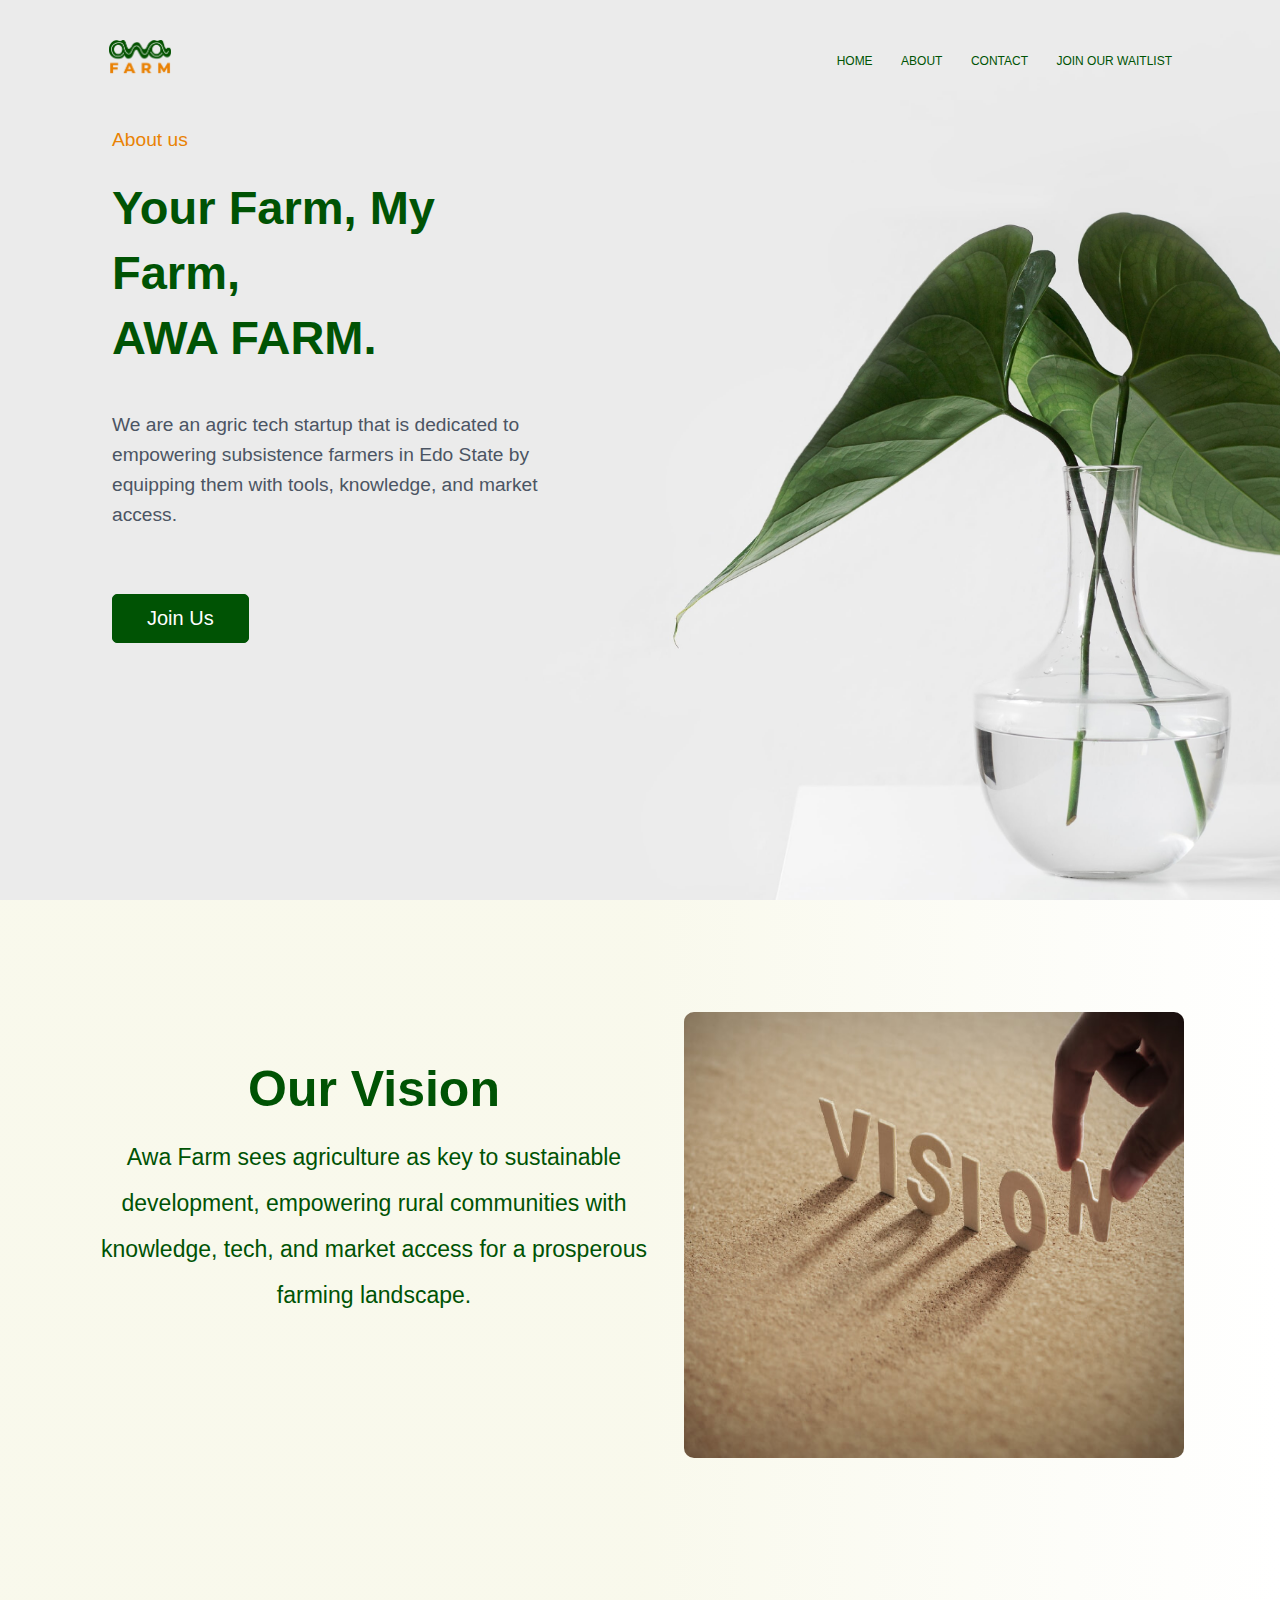
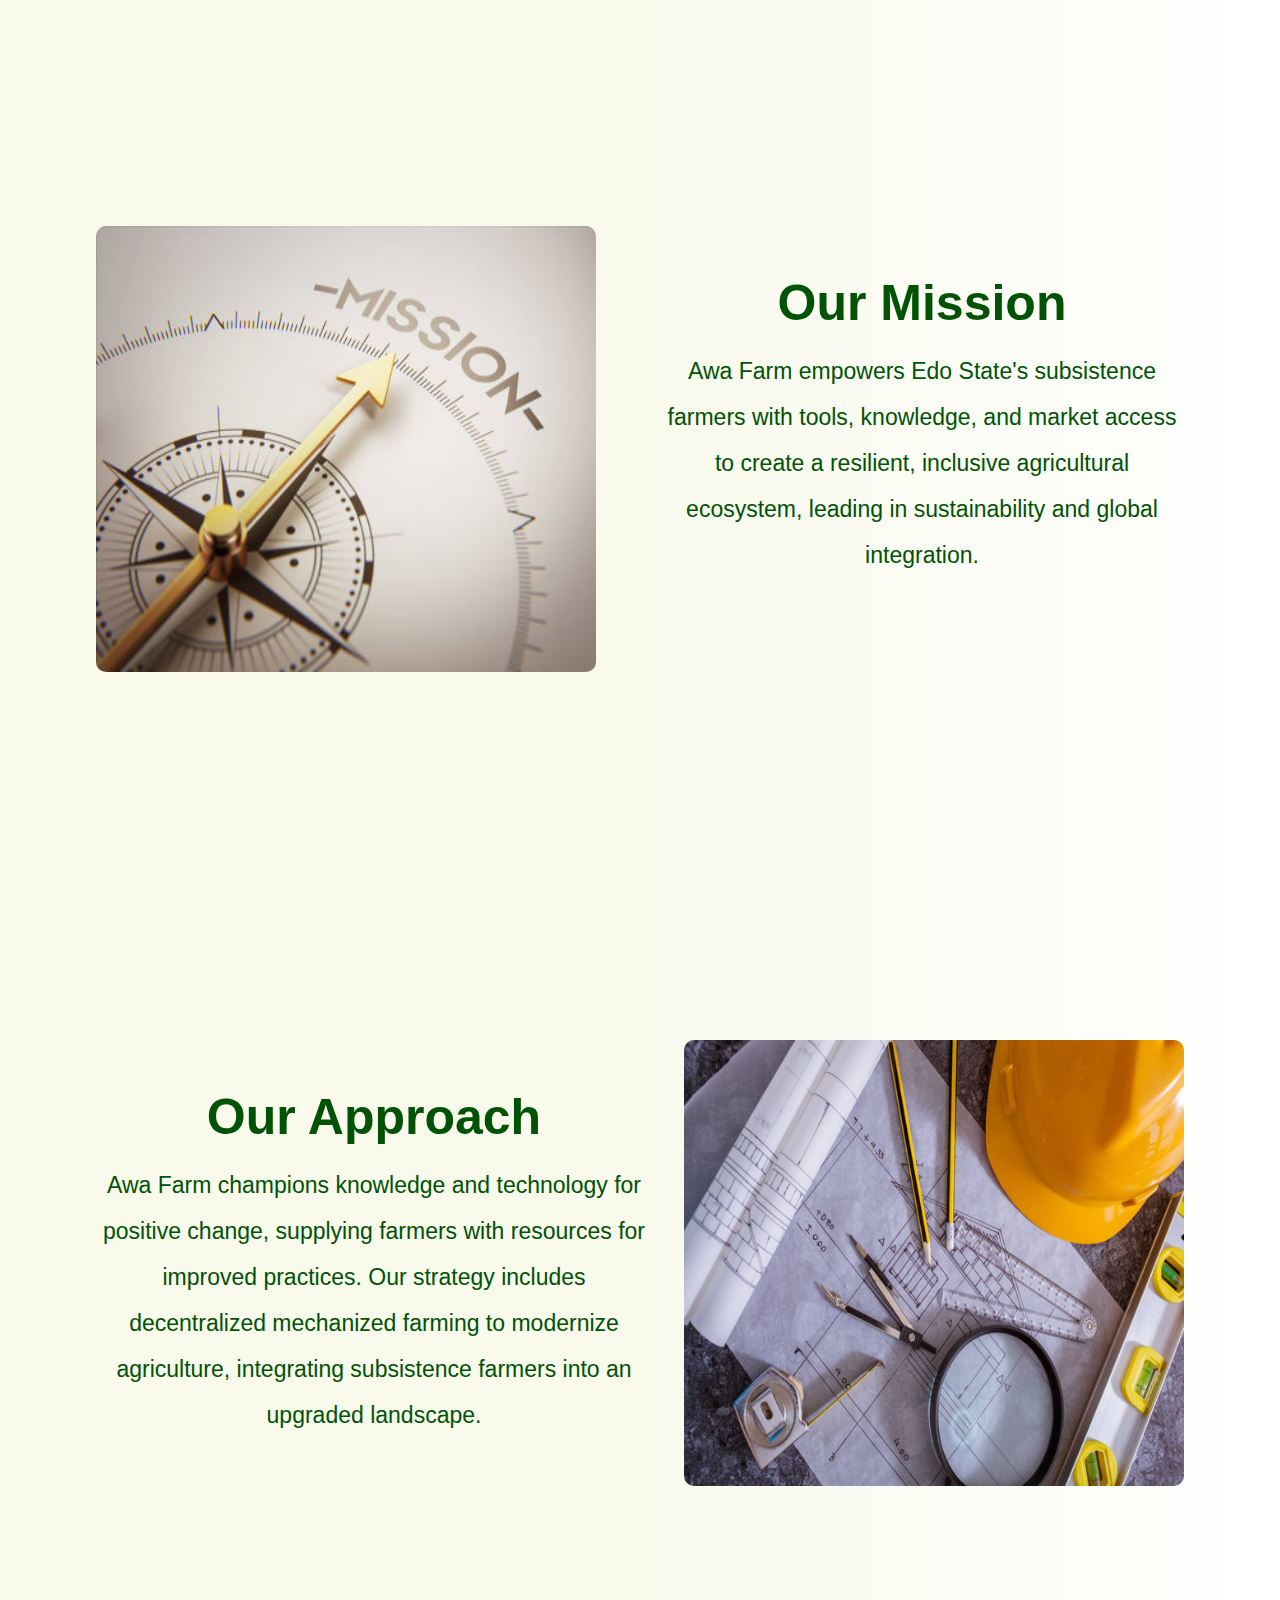
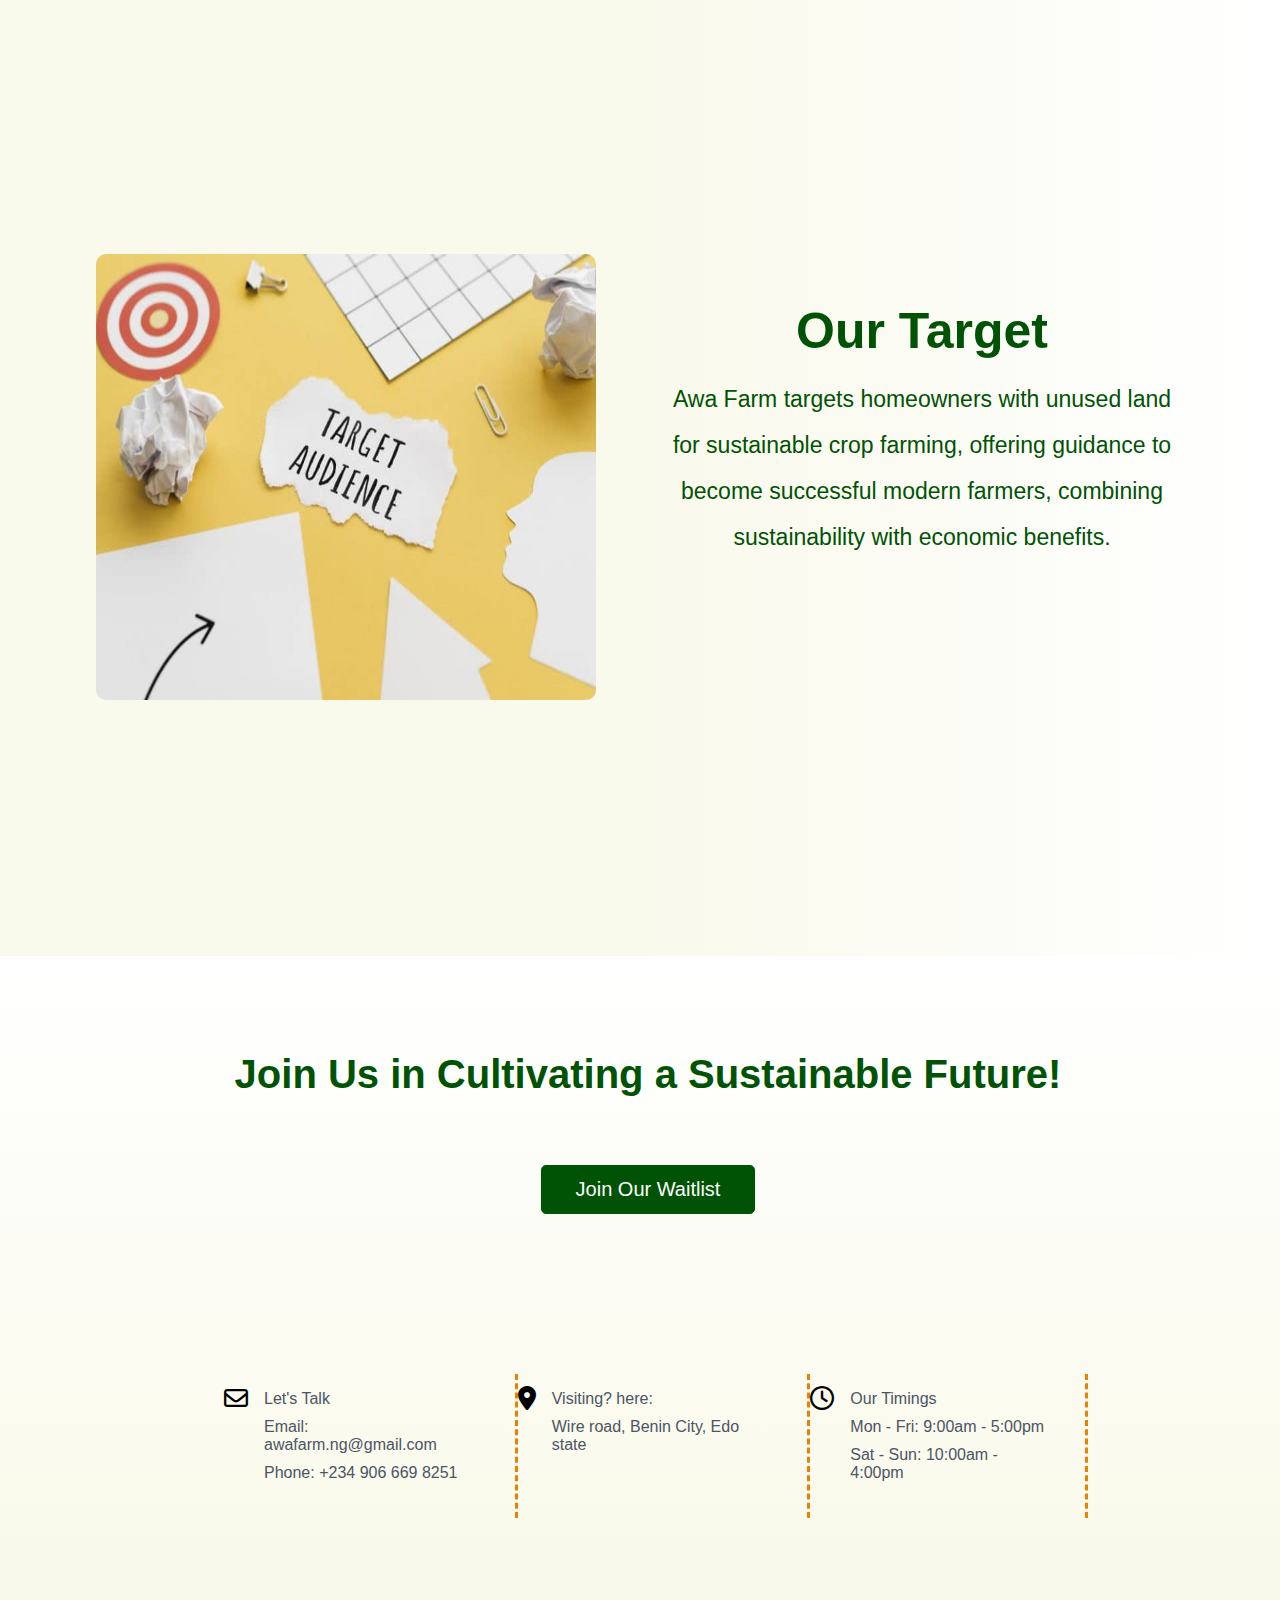
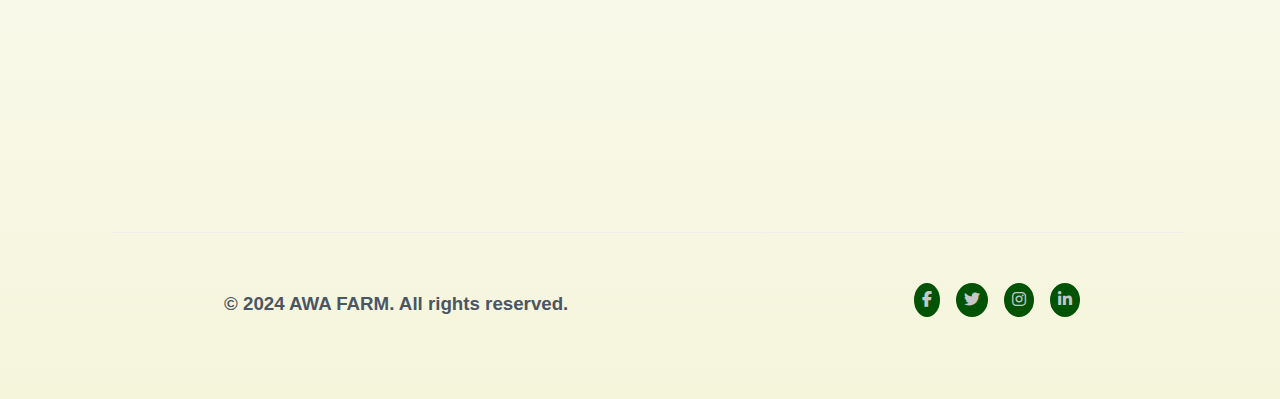
==== commit 5ee3035f: "minor responsive fixes: aboutsec majorly" ====
--- a/about.html
+++ b/about.html
@@ -22,7 +22,7 @@
                             <li><a href="./index.html">HOME</a></li>
                             <li><a href="./about.html">ABOUT</a></li>
                             <li><a href="#contact-us">CONTACT</a></li>
-                            <li><a href="#">JOIN OUR WAITLIST</a></li>
+                            <li><a href="https://airtable.com/appOznz7GnOWjkWK6/pagUuRRgFPoFnancM/form">JOIN OUR WAITLIST</a></li>
                         </ul>
                     </div>
                     <i class="fa fa-bars" onclick="showMenu()"></i>
@@ -35,7 +35,7 @@
                         <h1 class="grey" font-siz="700px">Your Farm, My Farm, <br> AWA FARM.</h1>
                         <p>We are an agric tech startup that is dedicated to empowering subsistence farmers in Edo State by equipping them with tools, knowledge, and market access.
                         </p>
-                        <a href="#" class="home1-btn">Join Us</a>
+                        <a href="https://airtable.com/appOznz7GnOWjkWK6/pagUuRRgFPoFnancM/form" class="home1-btn">Join Us</a>
                     </div>
 
                     <!-- <img src="images/farmiot.jpg" alt=""> -->
@@ -103,7 +103,7 @@
                 <div class="home4-text">
                     <!-- <span>Join us</span> -->
                     <h1>Join Us in Cultivating a Sustainable Future!</h1>
-                    <a href="#" class="home1-btn">Join Our Waitlist</a>
+                    <a href="https://airtable.com/appOznz7GnOWjkWK6/pagUuRRgFPoFnancM/form" class="home1-btn">Join Our Waitlist</a>
                 </div>
                 
                 <section class="ft-2">
--- a/style.css
+++ b/style.css
@@ -334,6 +334,7 @@
 .home4-text{
     align-content: center;
     text-align: center;
+    padding-bottom: 3rem;
 }
 
 /* .home4-text span{
@@ -347,8 +348,8 @@
     font-size: 2.5rem;
     font-weight: 700;
     color: #005304;
-    /* padding-bottom: 5rem; */
-    padding-top: 3rem;
+    padding-bottom: 20px;
+    padding-top: 5rem;
 }
 
 .home4-text .home4-btn{
@@ -448,12 +449,18 @@
     .footer-cont{
         flex-direction: column;
         align-items: center;
+        margin-top: 20px;
     }
 
     .footer-col1{
         border-right: none;
         height: auto;
         width: 100%;
+        margin: 0;
+    }
+
+    .home4-text{
+        padding-bottom: 30px;
     }
 }
 
@@ -480,7 +487,7 @@
 }
 
 .about-content{
-    background: linear-gradient(to left, rgb(255, 255, 255), rgba(245, 245, 224, 0.445));
+    background: linear-gradient(to left, rgb(255, 255, 255), rgba(245, 245, 224, 0.61), rgba(245, 245, 224, 0.61));
 }
 
 .cont{
@@ -581,7 +588,7 @@
     }
 
     .aboutsec p{
-        font-size: 20px;
+        font-size: 17px;
         font-weight: 500;
         color: #005304;
         line-height: 30px;
@@ -589,11 +596,20 @@
     }
 
     .cont .aboutsec{
-        padding: 30px;
+        padding: 20px;
     }
 
     .cont .aboutsec:nth-of-type(even) {
         margin-left: 0;
+        padding-top: 0;
+        margin-top: 2rem
+    }
+
+    .cont .aboutsec:nth-of-type(odd) {
+        margin-left: 0;
+        padding-top: 0;
+        margin-top: 2rem;
+        margin-right: 0
     }
 
     .aboutsec-img img{
